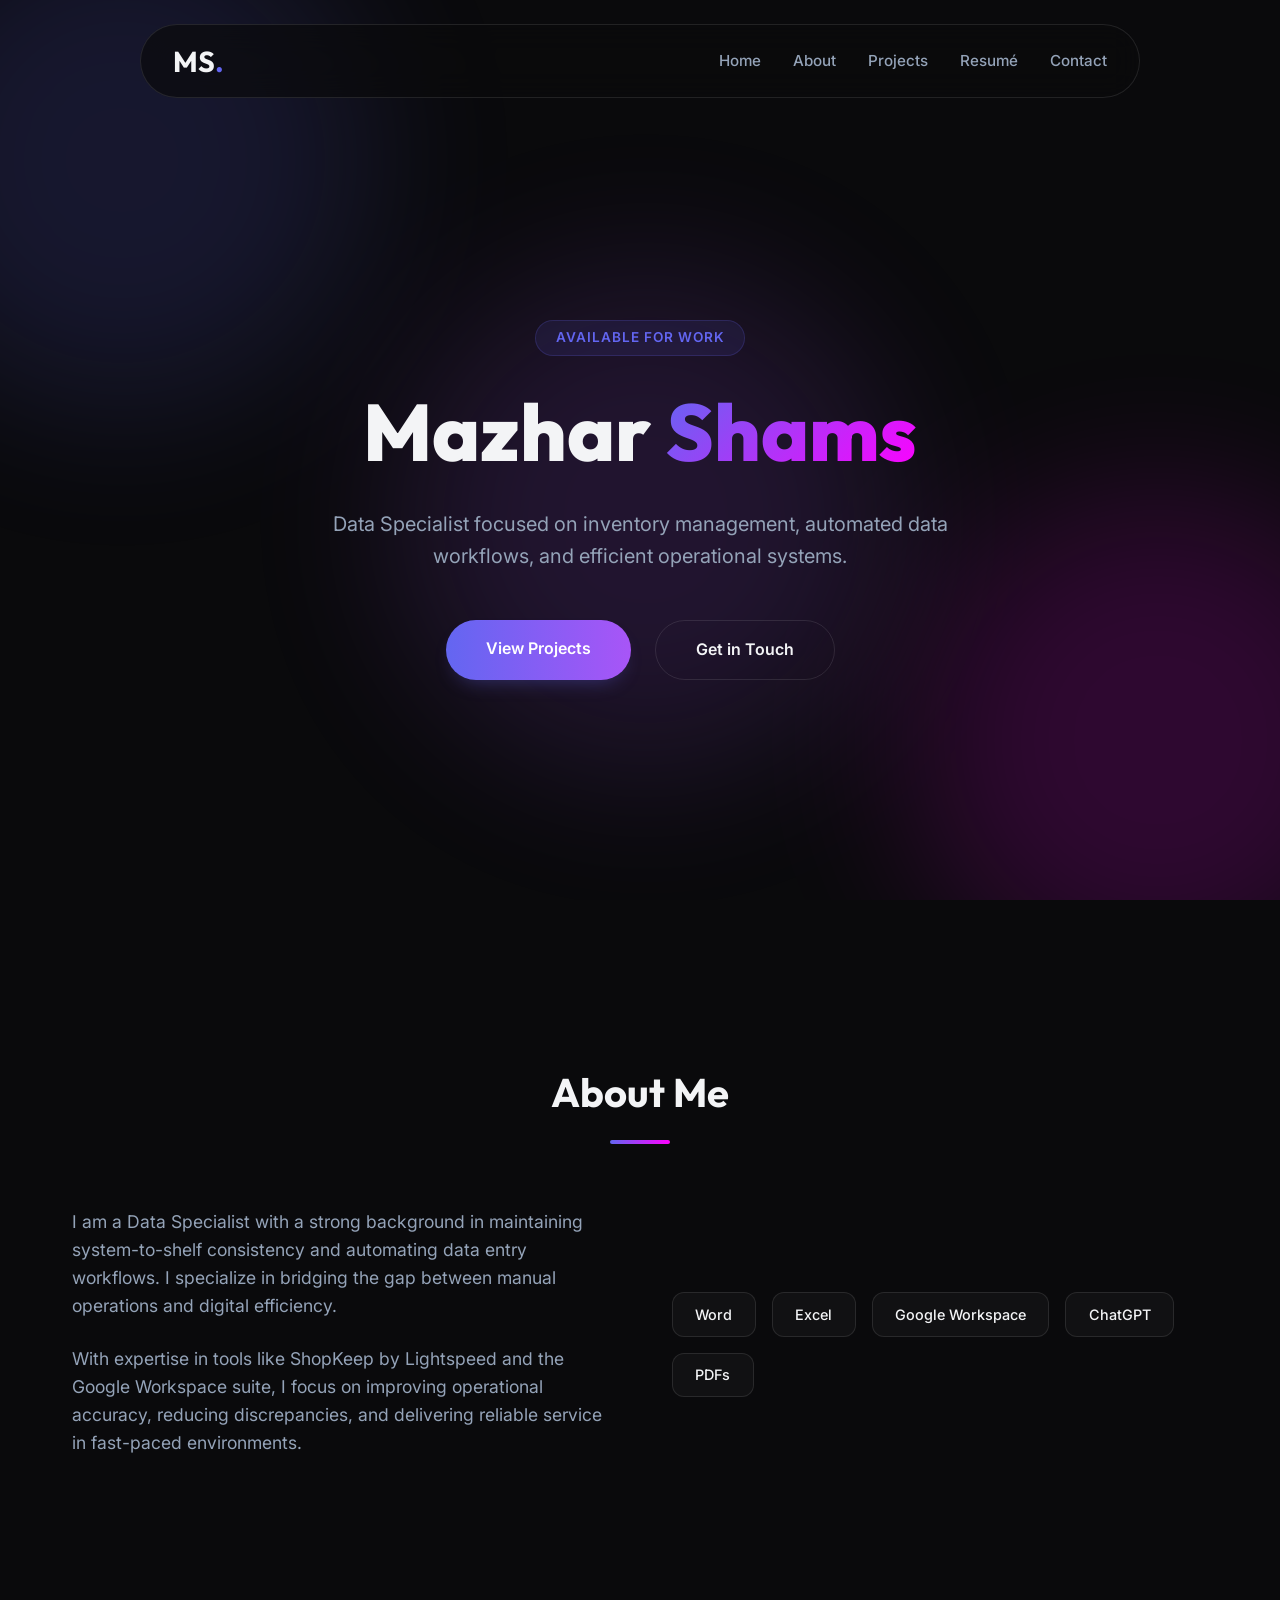
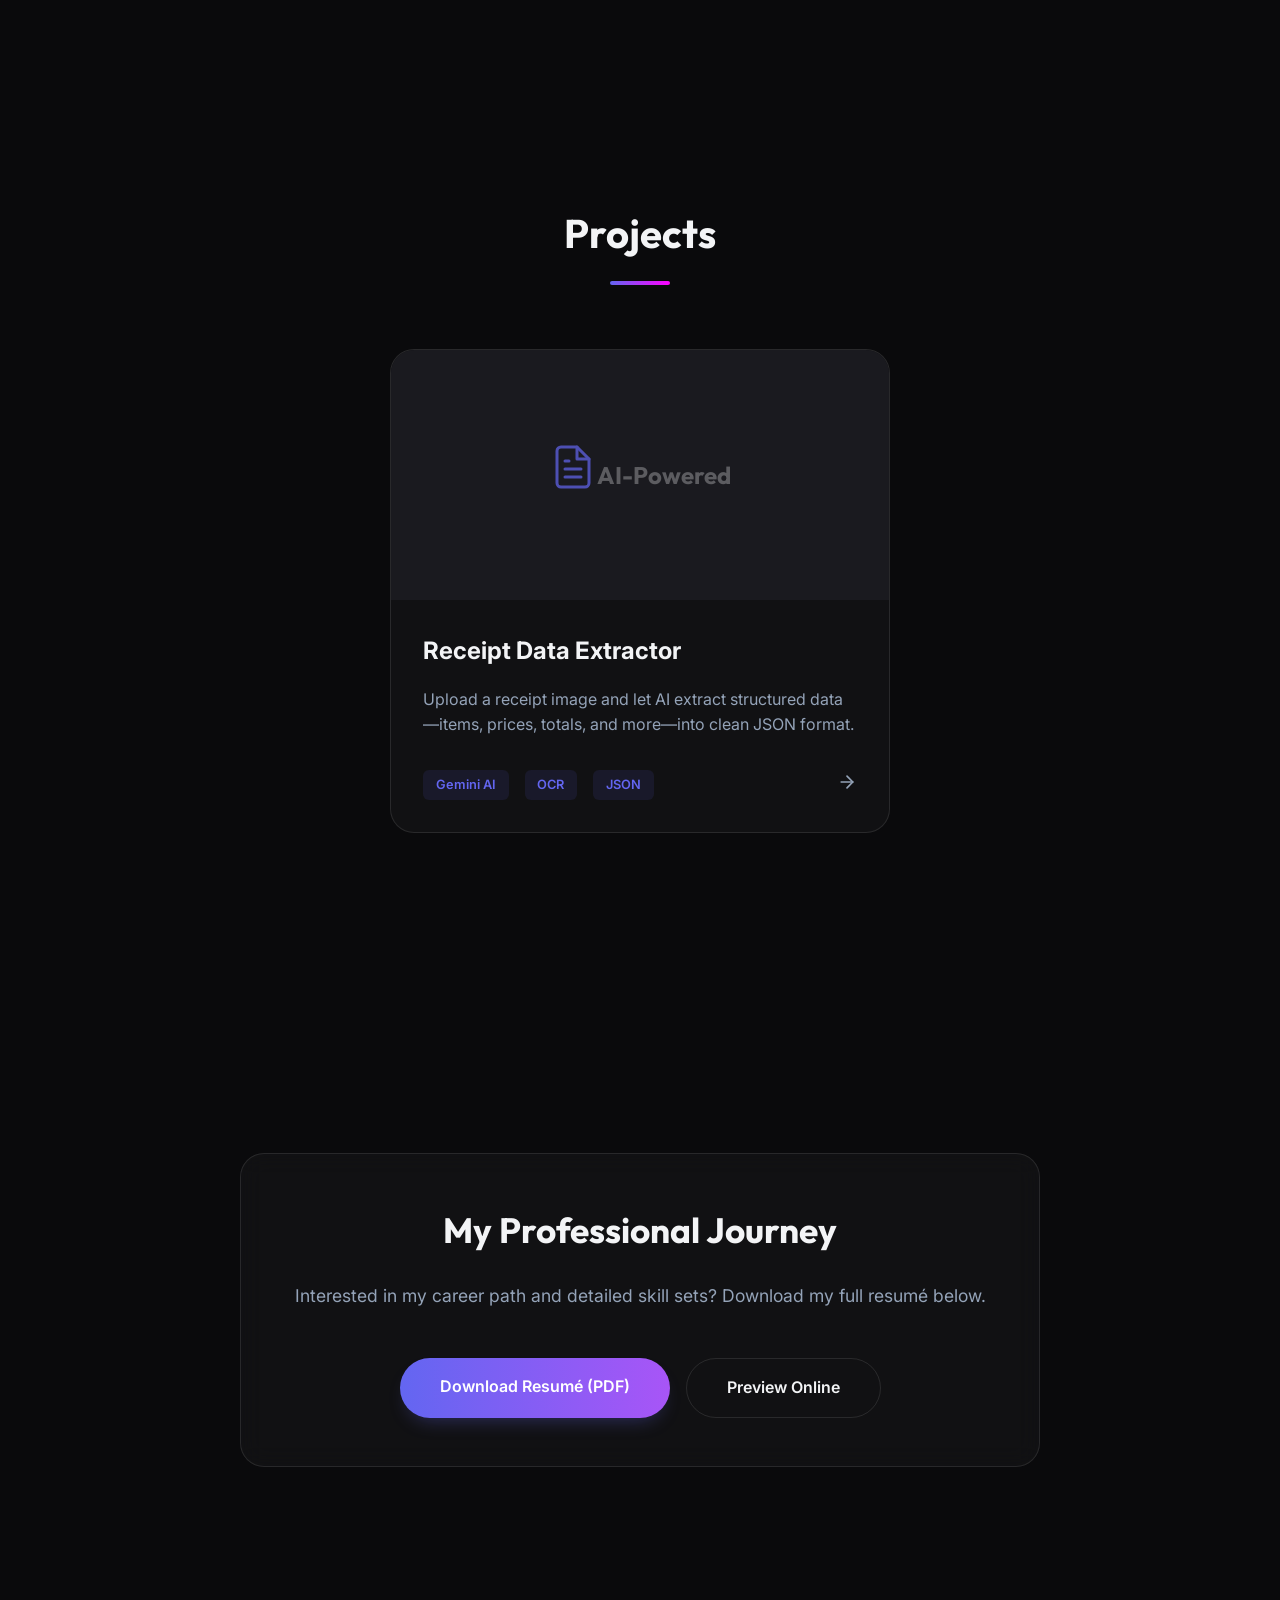
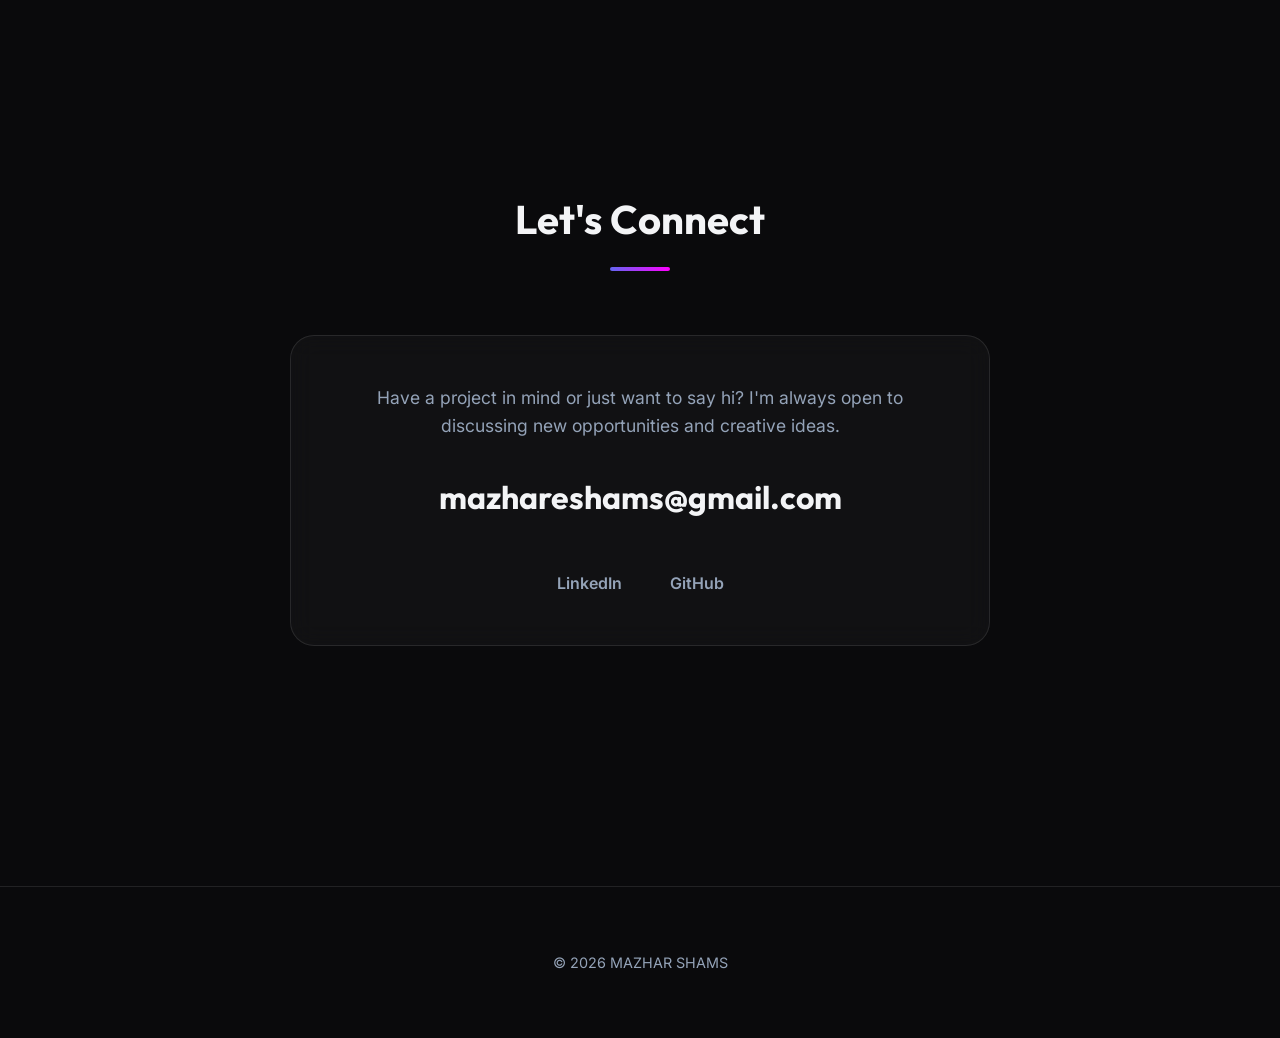
==== index.html @ 901c6511 "Add GitHub link to the contact section" ====
<!DOCTYPE html>
<html lang="en">
<head>
    <meta charset="UTF-8">
    <meta name="viewport" content="width=device-width, initial-scale=1.0">
    <title>Mazhar Shams | Data Specialist</title>
    <meta name="description" content="Portfolio of Mazhar Shams - Data Specialist and Inventory Management expert specializing in operational efficiency and data accuracy.">
    <link rel="preconnect" href="https://fonts.googleapis.com">
    <link rel="preconnect" href="https://fonts.gstatic.com" crossorigin>
    <link href="https://fonts.googleapis.com/css2?family=Outfit:wght@300;400;600;700&family=Inter:wght@300;400;500;600&display=swap" rel="stylesheet">
    <link rel="icon" type="image/png" href="favicon_curved.png">
    <link rel="stylesheet" href="style.css">
</head>
<body class="dark-mode">
    <div class="blob-container">
        <div class="blob blob-1"></div>
        <div class="blob blob-2"></div>
        <div class="blob blob-3"></div>
    </div>

    <header id="header">
        <nav class="glass-nav">
            <div class="logo">MS<span>.</span></div>
            <ul class="nav-links">
                <li><a href="#hero">Home</a></li>
                <li><a href="#about">About</a></li>
                <li><a href="#projects">Projects</a></li>
                <li><a href="#resume">Resumé</a></li>
                <li><a href="#contact">Contact</a></li>
            </ul>
        </nav>
    </header>

    <main>
        <!-- Hero Section -->
        <section id="hero" class="hero">
            <div class="hero-content">
                <span class="badge">Available for Work</span>
                <h1>Mazhar <span class="gradient-text">Shams</span></h1>
                <p class="hero-subtitle">Data Specialist focused on inventory management, automated data workflows, and efficient operational systems.</p>
                <div class="hero-btns">
                    <a href="#projects" class="btn btn-primary">View Projects</a>
                    <a href="#contact" class="btn btn-secondary">Get in Touch</a>
                </div>
            </div>
        </section>

        <!-- About Section -->
        <section id="about" class="about reveal">
            <div class="container">
                <div class="section-title">
                    <h2>About Me</h2>
                    <div class="underline"></div>
                </div>
                <div class="about-grid">
                    <div class="about-text">
                        <p>I am a Data Specialist with a strong background in maintaining system-to-shelf consistency and automating data entry workflows. I specialize in bridging the gap between manual operations and digital efficiency.</p>
                        <p>With expertise in tools like ShopKeep by Lightspeed and the Google Workspace suite, I focus on improving operational accuracy, reducing discrepancies, and delivering reliable service in fast-paced environments.</p>
                    </div>
                    <div class="about-skills">
                        <div class="skill-tag">Word</div>
                        <div class="skill-tag">Excel</div>
                        <div class="skill-tag">Google Workspace</div>
                        <div class="skill-tag">ChatGPT</div>
                        <div class="skill-tag">PDFs</div>
                    </div>
                </div>
            </div>
        </section>

        <!-- Projects Section -->
        <section id="projects" class="projects reveal">
            <div class="container">
                <div class="section-title">
                    <h2>Projects</h2>
                    <div class="underline"></div>
                </div>
                <div class="projects-grid projects-grid-single">
                    <a href="/receipt-extractor" class="project-card project-card-link" id="receipt-extractor-card">
                        <div class="project-img-placeholder">
                            <div class="project-icon">
                                <svg width="48" height="48" viewBox="0 0 24 24" fill="none" stroke="currentColor" stroke-width="1.5" stroke-linecap="round" stroke-linejoin="round">
                                    <path d="M14 2H6a2 2 0 0 0-2 2v16a2 2 0 0 0 2 2h12a2 2 0 0 0 2-2V8z"/>
                                    <polyline points="14 2 14 8 20 8"/>
                                    <line x1="16" y1="13" x2="8" y2="13"/>
                                    <line x1="16" y1="17" x2="8" y2="17"/>
                                    <polyline points="10 9 9 9 8 9"/>
                                </svg>
                            </div>
                            <span class="project-label">AI-Powered</span>
                        </div>
                        <div class="project-info">
                            <h3>Receipt Data Extractor</h3>
                            <p>Upload a receipt image and let AI extract structured data—items, prices, totals, and more—into clean JSON format.</p>
                            <div class="project-tech">
                                <span>Gemini AI</span>
                                <span>OCR</span>
                                <span>JSON</span>
                            </div>
                        </div>
                        <div class="project-arrow">
                            <svg width="20" height="20" viewBox="0 0 24 24" fill="none" stroke="currentColor" stroke-width="2" stroke-linecap="round" stroke-linejoin="round">
                                <line x1="5" y1="12" x2="19" y2="12"/>
                                <polyline points="12 5 19 12 12 19"/>
                            </svg>
                        </div>
                    </a>
                </div>
            </div>
        </section>

        <!-- Resume Section -->
        <section id="resume" class="resume-section reveal">
            <div class="container">
                <div class="glass-card resume-card">
                    <div class="resume-content">
                        <h2>My Professional Journey</h2>
                        <p>Interested in my career path and detailed skill sets? Download my full resumé below.</p>
                        <div class="resume-btns">
                            <a href="Mazhar_Shams_Resume.pdf" class="btn btn-primary" download>Download Resumé (PDF)</a>
                            <a href="Mazhar_Shams_Resume.pdf" target="_blank" class="btn btn-secondary">Preview Online</a>
                        </div>
                    </div>
                </div>
            </div>
        </section>

        <!-- Contact Section -->
        <section id="contact" class="contact reveal">
            <div class="container">
                <div class="section-title">
                    <h2>Let's Connect</h2>
                    <div class="underline"></div>
                </div>
                <div class="contact-card glass-card">
                    <p>Have a project in mind or just want to say hi? I'm always open to discussing new opportunities and creative ideas.</p>
                    <a href="mailto:mazhareshams@gmail.com" class="contact-email">mazhareshams@gmail.com</a>
                    <div class="social-links">
                        <a href="https://linkedin.com/in/mazharshams" target="_blank">LinkedIn</a>
                        <a href="https://github.com/mazharshams/" target="_blank">GitHub</a>
                    </div>
                </div>
            </div>
        </section>
    </main>

    <footer>
        <p>&copy; 2026 MAZHAR SHAMS</p>
    </footer>

    <script src="script.js"></script>
</body>
</html>
---- style.css ----
:root {
    --bg-dark: #0a0a0c;
    --accent-primary: #6366f1;
    --accent-secondary: #ff00ff;
    --accent-tertiary: #a855f7;
    --accent-neon: #00e5ff;
    --text-primary: #f3f4f6;
    --text-muted: #94a3b8;
    --glass-bg: rgba(255, 255, 255, 0.03);
    --glass-border: rgba(255, 255, 255, 0.1);
    --transition-base: all 0.4s cubic-bezier(0.4, 0, 0.2, 1);
    --font-heading: 'Outfit', sans-serif;
    --font-body: 'Inter', sans-serif;
}

* {
    margin: 0;
    padding: 0;
    box-sizing: border-box;
}

html {
    scroll-behavior: smooth;
    font-size: 16px;
}

body {
    background-color: var(--bg-dark);
    color: var(--text-primary);
    font-family: var(--font-body);
    line-height: 1.6;
    overflow-x: hidden;
}

/* --- BLOBS --- */

.blob-container {
    position: fixed;
    top: 0;
    left: 0;
    width: 100vw;
    height: 100vh;
    z-index: -1;
    overflow: hidden;
}

.blob {
    position: absolute;
    width: 500px;
    height: 500px;
    border-radius: 50%;
    filter: blur(80px);
    opacity: 0.15;
    animation: move-blobs 25s infinite alternate ease-in-out;
}

.blob-1 {
    background: var(--accent-primary);
    top: -10%;
    left: -10%;
}

.blob-2 {
    background: var(--accent-secondary);
    bottom: -10%;
    right: -10%;
    animation-delay: -5s;
}

.blob-3 {
    background: var(--accent-tertiary);
    top: 30%;
    right: 30%;
    animation-delay: -10s;
}

@keyframes move-blobs {
    0% { transform: translate(0, 0) scale(1.1); }
    33% { transform: translate(100px, 100px) scale(1.2); }
    66% { transform: translate(-100px, 50px) scale(0.9); }
    100% { transform: translate(50px, -100px) scale(1.1); }
}

/* --- UTILITIES --- */

.container {
    max-width: 1200px;
    margin: 0 auto;
    padding: 0 2rem;
}

.gradient-text {
    background: linear-gradient(135deg, var(--accent-primary), var(--accent-secondary));
    -webkit-background-clip: text;
    background-clip: text;
    color: transparent;
    display: inline-block;
}

.section-title {
    text-align: center;
    margin-bottom: 4rem;
}

.section-title h2 {
    font-family: var(--font-heading);
    font-size: 2.5rem;
    font-weight: 700;
}

.underline {
    width: 60px;
    height: 4px;
    background: linear-gradient(90deg, var(--accent-primary), var(--accent-secondary));
    margin: 1rem auto;
    border-radius: 2px;
}

.glass-card {
    background: var(--glass-bg);
    border: 1px solid var(--glass-border);
    backdrop-filter: blur(12px);
    border-radius: 24px;
    padding: 3rem;
}

.reveal {
    opacity: 0;
    transform: translateY(30px);
    transition: all 0.8s ease-out;
}

.reveal.active {
    opacity: 1;
    transform: translateY(0);
}

/* --- HEADER / NAV --- */

header {
    position: fixed;
    top: 0;
    width: 100%;
    z-index: 1000;
    padding: 1.5rem 0;
}

.glass-nav {
    max-width: 1000px;
    margin: 0 auto;
    background: rgba(10, 10, 12, 0.7);
    backdrop-filter: blur(15px);
    border: 1px solid var(--glass-border);
    border-radius: 50px;
    padding: 0.8rem 2rem;
    display: flex;
    justify-content: space-between;
    align-items: center;
    transition: var(--transition-base);
}

.logo {
    font-family: var(--font-heading);
    font-size: 1.8rem;
    font-weight: 700;
    color: var(--text-primary);
}

.logo span {
    color: var(--accent-primary);
}

.nav-links {
    list-style: none;
    display: flex;
    gap: 2rem;
}

.nav-links a {
    text-decoration: none;
    color: var(--text-muted);
    font-weight: 500;
    font-size: 0.95rem;
    transition: var(--transition-base);
}

.nav-links a:hover {
    color: var(--accent-primary);
}

/* --- HERO --- */

.hero {
    min-height: 100vh;
    display: flex;
    align-items: center;
    justify-content: center;
    padding-top: 100px;
}

.hero-content {
    text-align: center;
    max-width: 900px;
    padding: 0 2rem;
}

.badge {
    display: inline-block;
    padding: 0.4rem 1.2rem;
    background: rgba(99, 102, 241, 0.1);
    border: 1px solid rgba(99, 102, 241, 0.2);
    border-radius: 50px;
    color: var(--accent-primary);
    font-size: 0.85rem;
    font-weight: 600;
    margin-bottom: 2rem;
    text-transform: uppercase;
    letter-spacing: 1px;
}

.hero h1 {
    font-family: var(--font-heading);
    font-size: clamp(2.5rem, 8vw, 5rem);
    line-height: 1.1;
    margin-bottom: 2rem;
    font-weight: 800;
}

.hero-subtitle {
    font-size: 1.25rem;
    color: var(--text-muted);
    margin-bottom: 3rem;
    max-width: 700px;
    margin-inline: auto;
}

.hero-btns {
    display: flex;
    gap: 1.5rem;
    justify-content: center;
}

.btn {
    padding: 1rem 2.5rem;
    border-radius: 50px;
    text-decoration: none;
    font-weight: 600;
    font-size: 1rem;
    transition: var(--transition-base);
    cursor: pointer;
}

.btn-primary {
    background: linear-gradient(90deg, var(--accent-primary), var(--accent-tertiary));
    color: white;
    box-shadow: 0 10px 20px -10px rgba(99, 102, 241, 0.4);
}

.btn-primary:hover {
    transform: translateY(-3px);
    box-shadow: 0 15px 25px -10px rgba(99, 102, 241, 0.6);
}

.btn-secondary {
    background: transparent;
    border: 1px solid var(--glass-border);
    color: var(--text-primary);
}

.btn-secondary:hover {
    background: var(--glass-bg);
}

/* --- ABOUT --- */

.about {
    padding: 10rem 0;
}

.about-grid {
    display: grid;
    grid-template-columns: 1fr 1fr;
    gap: 4rem;
    align-items: center;
}

.about-text p {
    font-size: 1.1rem;
    color: var(--text-muted);
    margin-bottom: 1.5rem;
}

.about-skills {
    display: flex;
    flex-wrap: wrap;
    gap: 1rem;
}

.skill-tag {
    background: var(--glass-bg);
    border: 1px solid var(--glass-border);
    padding: 0.6rem 1.4rem;
    border-radius: 12px;
    font-size: 0.9rem;
    font-weight: 500;
    transition: var(--transition-base);
}

.skill-tag:hover {
    border-color: var(--accent-primary);
    transform: translateY(-2px);
    background: rgba(99, 102, 241, 0.05);
}

/* --- PROJECTS --- */

.projects {
    padding: 10rem 0;
}

.projects-grid {
    display: grid;
    grid-template-columns: repeat(auto-fit, minmax(350px, 1fr));
    gap: 3rem;
}

.project-card {
    background: var(--glass-bg);
    border: 1px solid var(--glass-border);
    border-radius: 24px;
    overflow: hidden;
    transition: var(--transition-base);
}

.project-card:hover {
    transform: translateY(-10px);
    border-color: var(--accent-primary);
}

.project-img-placeholder {
    height: 250px;
    background: #1a1a1f;
    display: flex;
    align-items: center;
    justify-content: center;
    position: relative;
    overflow: hidden;
}

.project-label {
    font-family: var(--font-heading);
    font-weight: 700;
    font-size: 1.5rem;
    opacity: 0.3;
}

.project-info {
    padding: 2rem;
}

.project-info h3 {
    font-size: 1.5rem;
    margin-bottom: 1rem;
}

.project-info p {
    color: var(--text-muted);
    margin-bottom: 2rem;
}

.project-tech {
    display: flex;
    gap: 1rem;
}

.project-tech span {
    font-size: 0.8rem;
    color: var(--accent-primary);
    background: rgba(99, 102, 241, 0.1);
    padding: 0.3rem 0.8rem;
    border-radius: 6px;
    font-weight: 600;
}

.projects-grid-single {
    max-width: 500px;
    margin: 0 auto;
}

.project-card-link {
    text-decoration: none;
    color: inherit;
    display: block;
    position: relative;
    cursor: pointer;
}

.project-icon {
    color: var(--accent-primary);
    margin-bottom: 0.5rem;
    opacity: 0.7;
}

.project-arrow {
    position: absolute;
    bottom: 2rem;
    right: 2rem;
    color: var(--text-muted);
    transition: var(--transition-base);
}

.project-card-link:hover .project-arrow {
    color: var(--accent-primary);
    transform: translateX(5px);
}

/* --- RESUME --- */

.resume-section {
    padding: 10rem 0;
}

.resume-card {
    text-align: center;
    max-width: 800px;
    margin: 0 auto;
}

.resume-card h2 {
    font-family: var(--font-heading);
    font-size: 2.2rem;
    margin-bottom: 1.5rem;
}

.resume-card p {
    color: var(--text-muted);
    margin-bottom: 3rem;
    font-size: 1.1rem;
}

.resume-btns {
    display: flex;
    gap: 1rem;
    justify-content: center;
}

/* --- CONTACT --- */

.contact {
    padding: 10rem 0 15rem 0;
}

.contact-card {
    text-align: center;
    max-width: 700px;
    margin: 0 auto;
}

.contact-card p {
    margin-bottom: 2rem;
    font-size: 1.1rem;
    color: var(--text-muted);
}

.contact-email {
    display: block;
    font-size: 2rem;
    font-family: var(--font-heading);
    font-weight: 700;
    color: var(--text-primary);
    text-decoration: none;
    margin-bottom: 3rem;
    transition: var(--transition-base);
}

.contact-email:hover {
    color: var(--accent-primary);
}

.social-links {
    display: flex;
    gap: 3rem;
    justify-content: center;
}

.social-links a {
    color: var(--text-muted);
    text-decoration: none;
    font-weight: 600;
    transition: var(--transition-base);
}

.social-links a:hover {
    color: var(--text-primary);
}

/* --- FOOTER --- */

footer {
    padding: 4rem 0;
    text-align: center;
    border-top: 1px solid var(--glass-border);
}

footer p {
    color: var(--text-muted);
    font-size: 0.9rem;
}

/* --- RESPONSIVE --- */

@media (max-width: 768px) {
    .nav-links {
        display: none;
    }
    
    .hero-btns {
        flex-direction: column;
    }
    
    .about-grid {
        grid-template-columns: 1fr;
    }
    
    .hero h1 {
        font-size: 3.5rem;
    }
    
    .projects-grid {
        grid-template-columns: 1fr;
    }
    
    .resume-btns {
        flex-direction: column;
    }
}
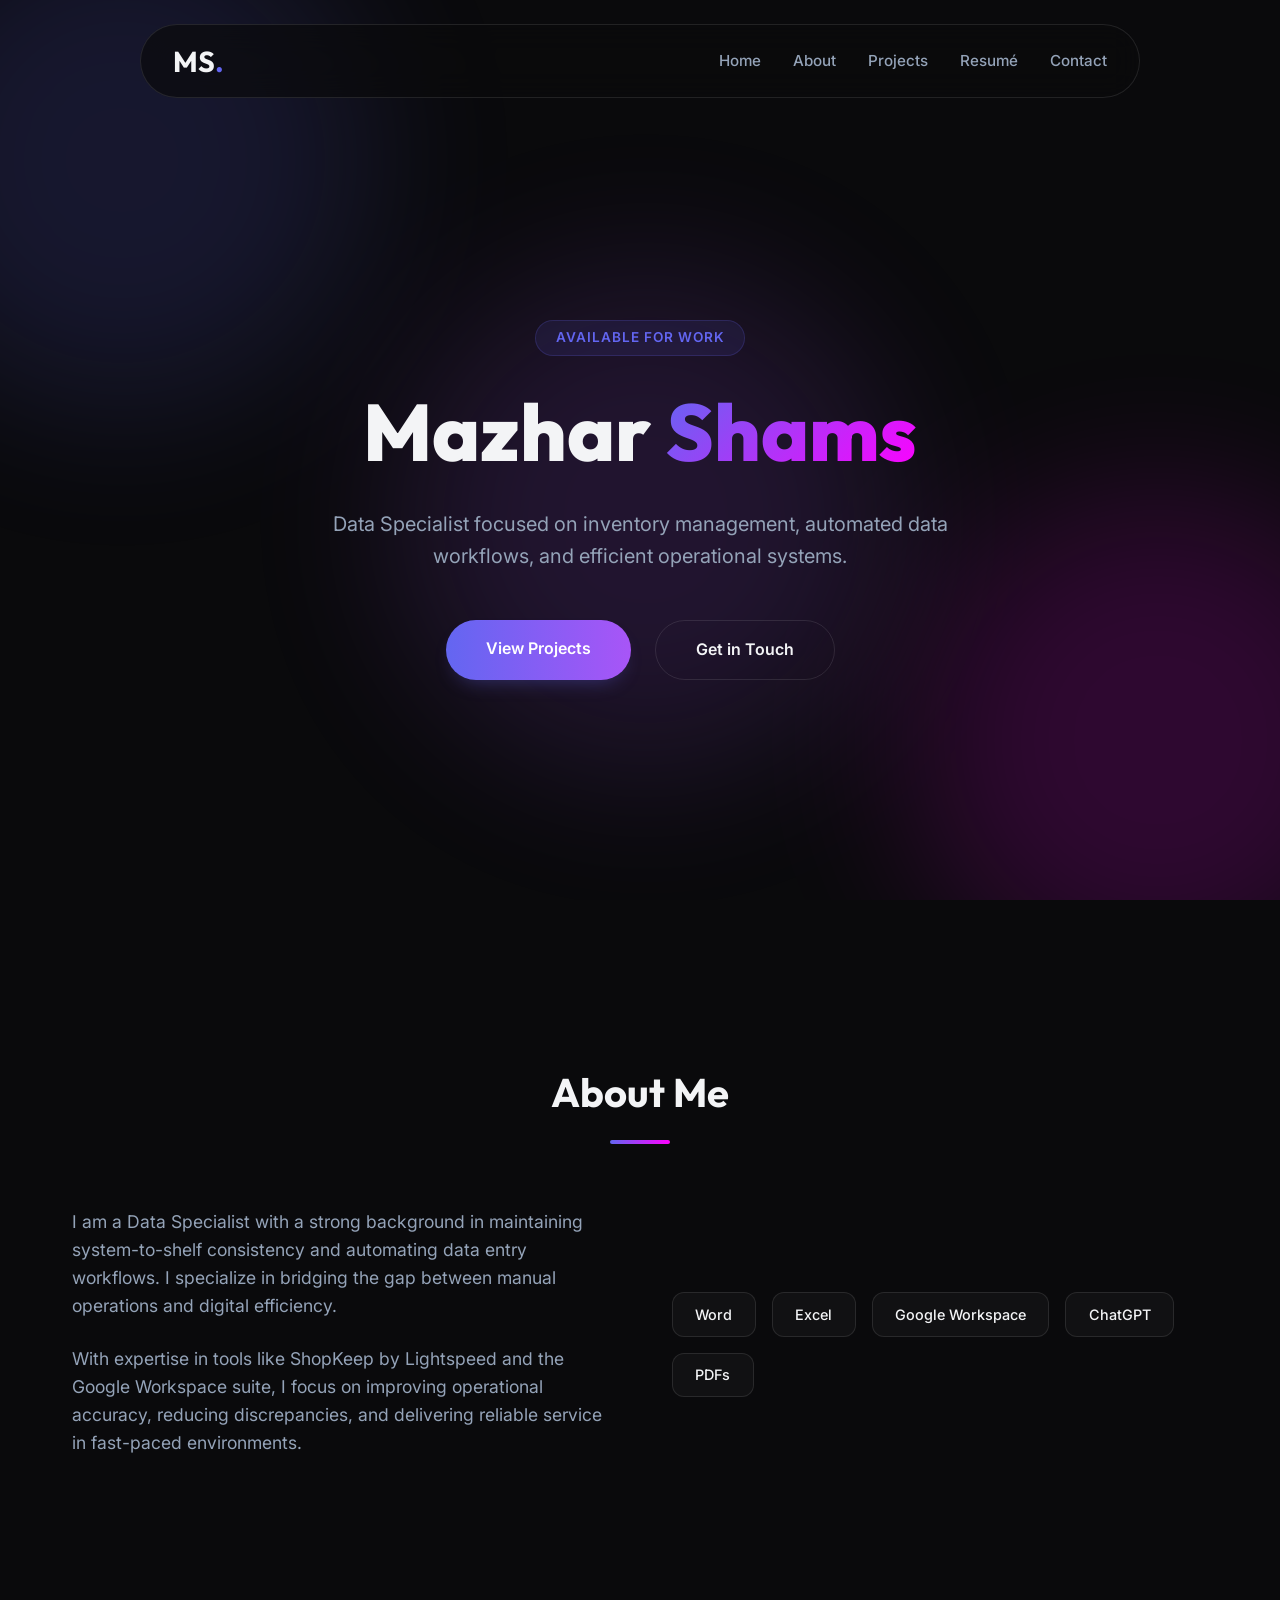
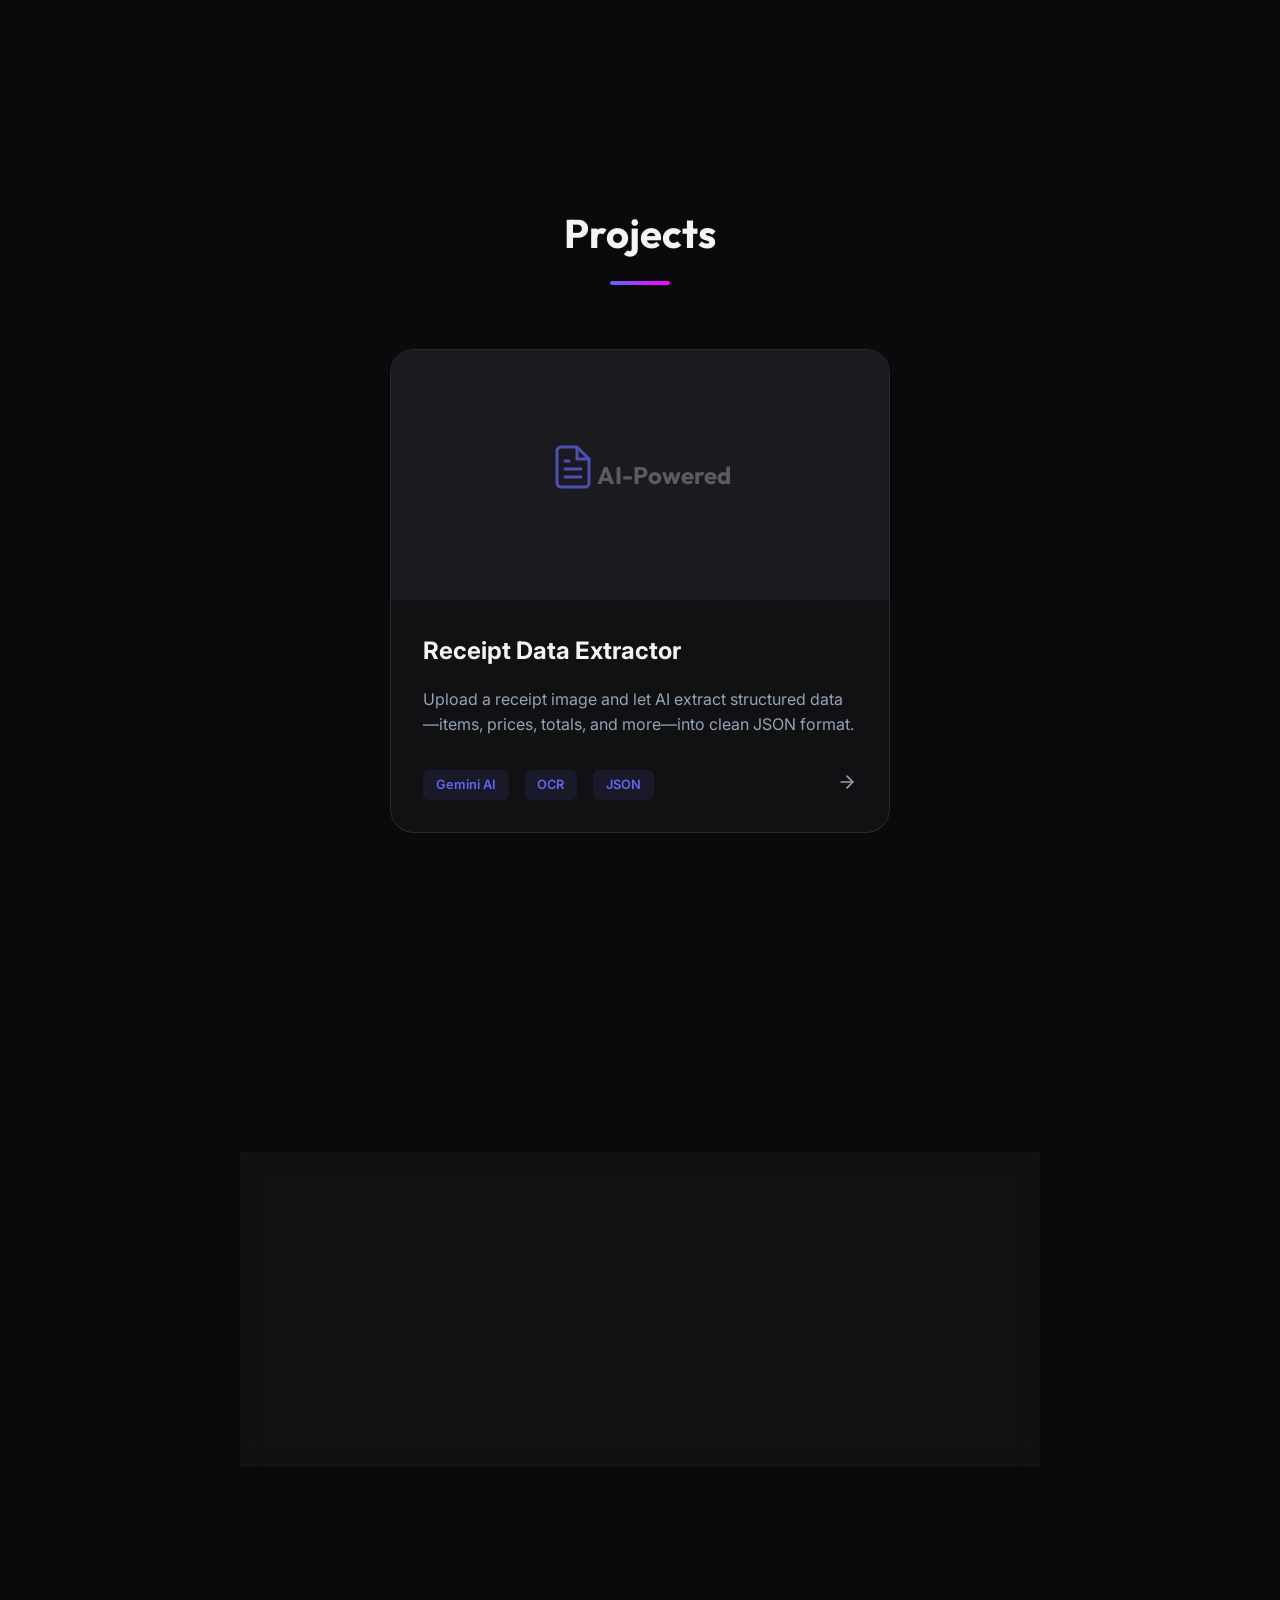
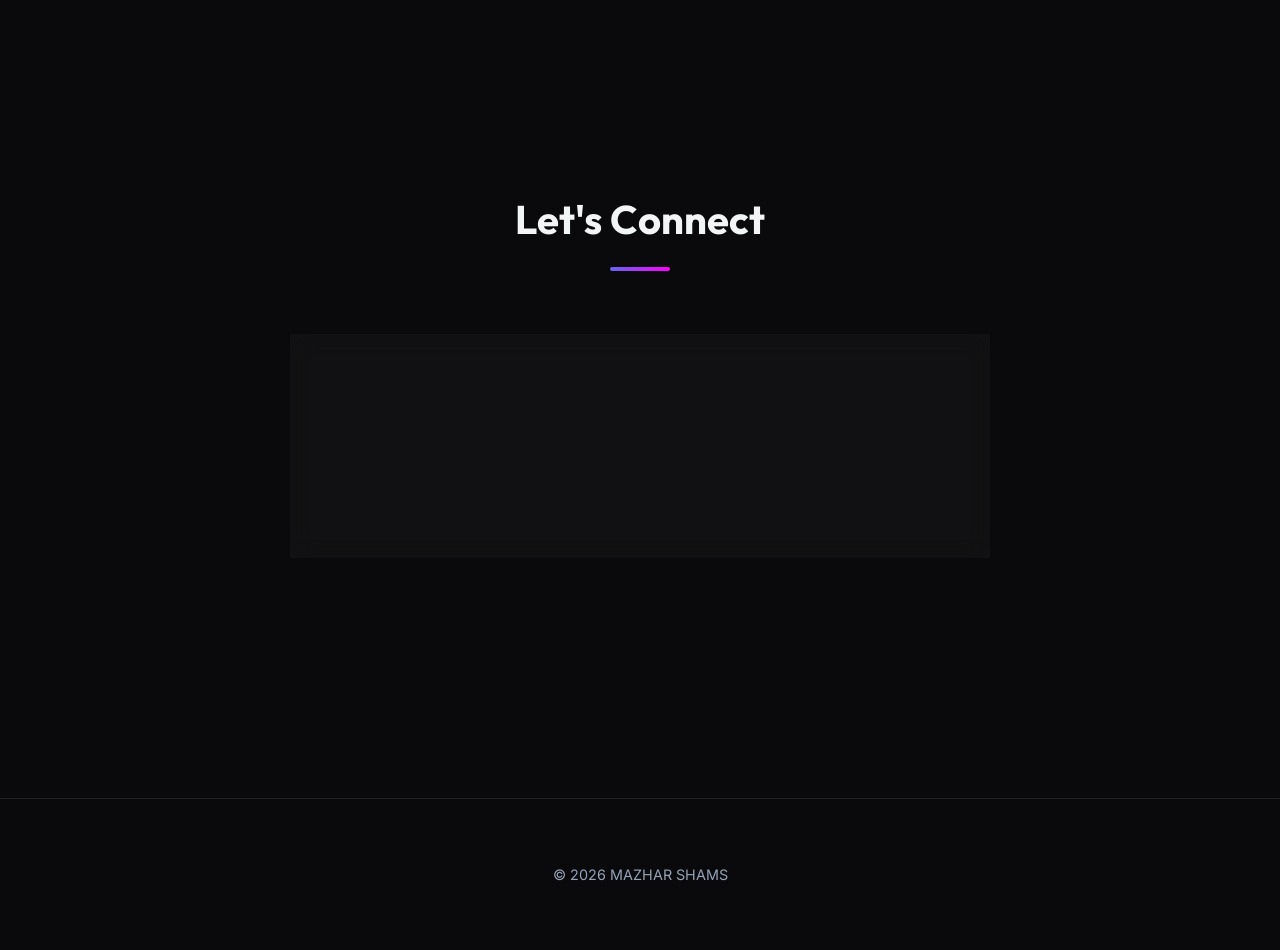
==== commit 2b8cee30: "Remove redundant text in Let's Connect section" ====
--- a/index.html
+++ b/index.html
@@ -133,7 +133,6 @@
                     <div class="underline"></div>
                 </div>
                 <div class="contact-card glass-card">
-                    <p>Have a project in mind or just want to say hi? I'm always open to discussing new opportunities and creative ideas.</p>
                     <a href="mailto:mazhareshams@gmail.com" class="contact-email">mazhareshams@gmail.com</a>
                     <div class="social-links">
                         <a href="https://linkedin.com/in/mazharshams" target="_blank">LinkedIn</a>
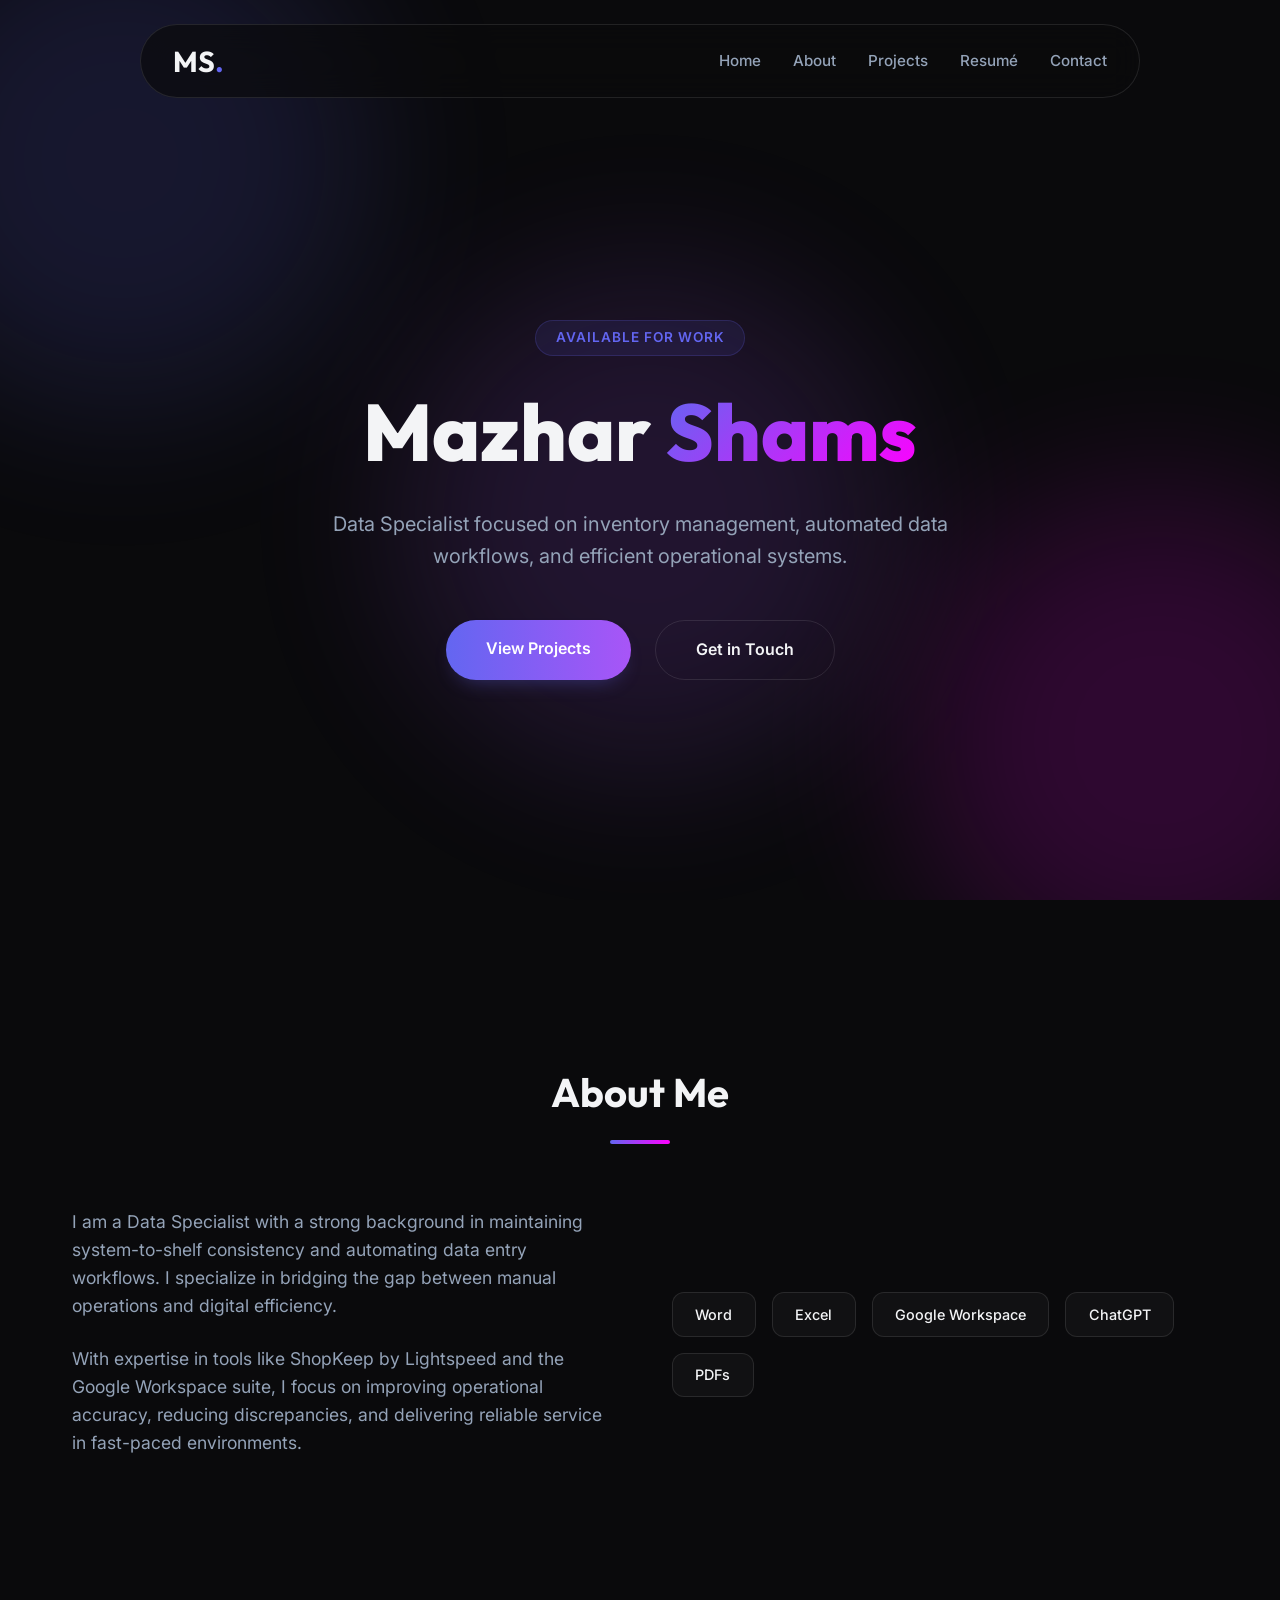
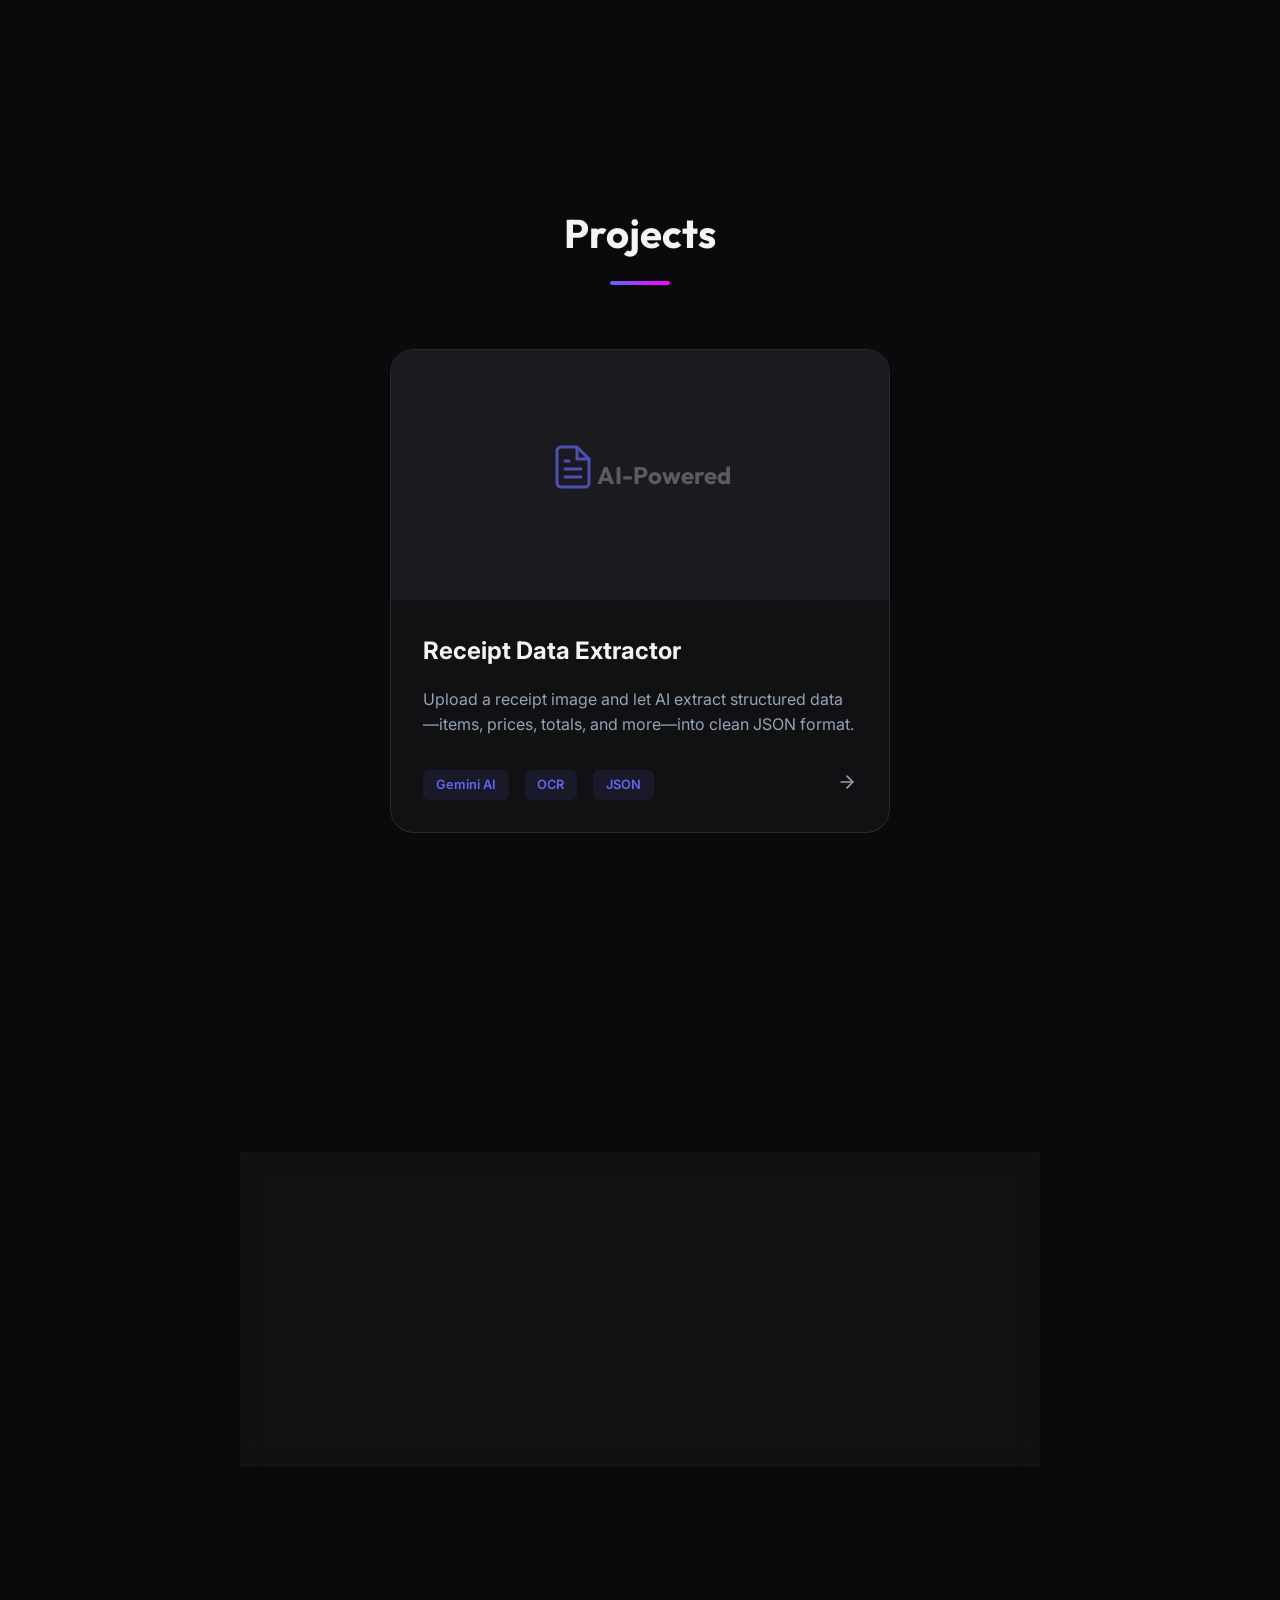
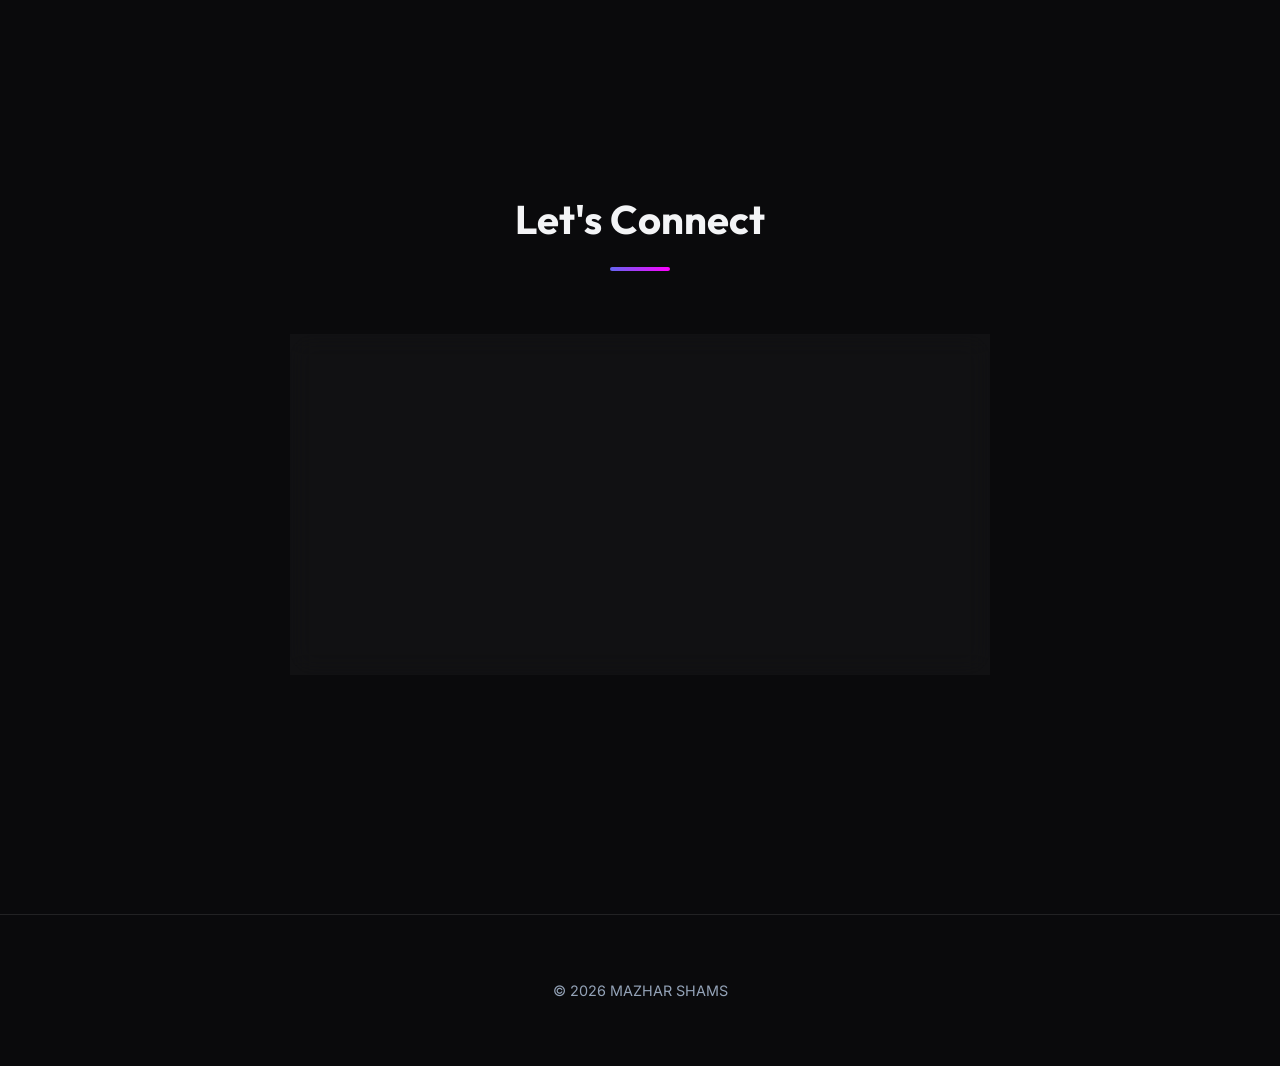
==== commit 43c2d4c3: "Add more engaging message in Let's Connect section" ====
--- a/index.html
+++ b/index.html
@@ -133,6 +133,7 @@
                     <div class="underline"></div>
                 </div>
                 <div class="contact-card glass-card">
+                    <p>Interested in streamlining your data workflows or discussing inventory optimization? I'm always open to new opportunities and creative collaborations.</p>
                     <a href="mailto:mazhareshams@gmail.com" class="contact-email">mazhareshams@gmail.com</a>
                     <div class="social-links">
                         <a href="https://linkedin.com/in/mazharshams" target="_blank">LinkedIn</a>
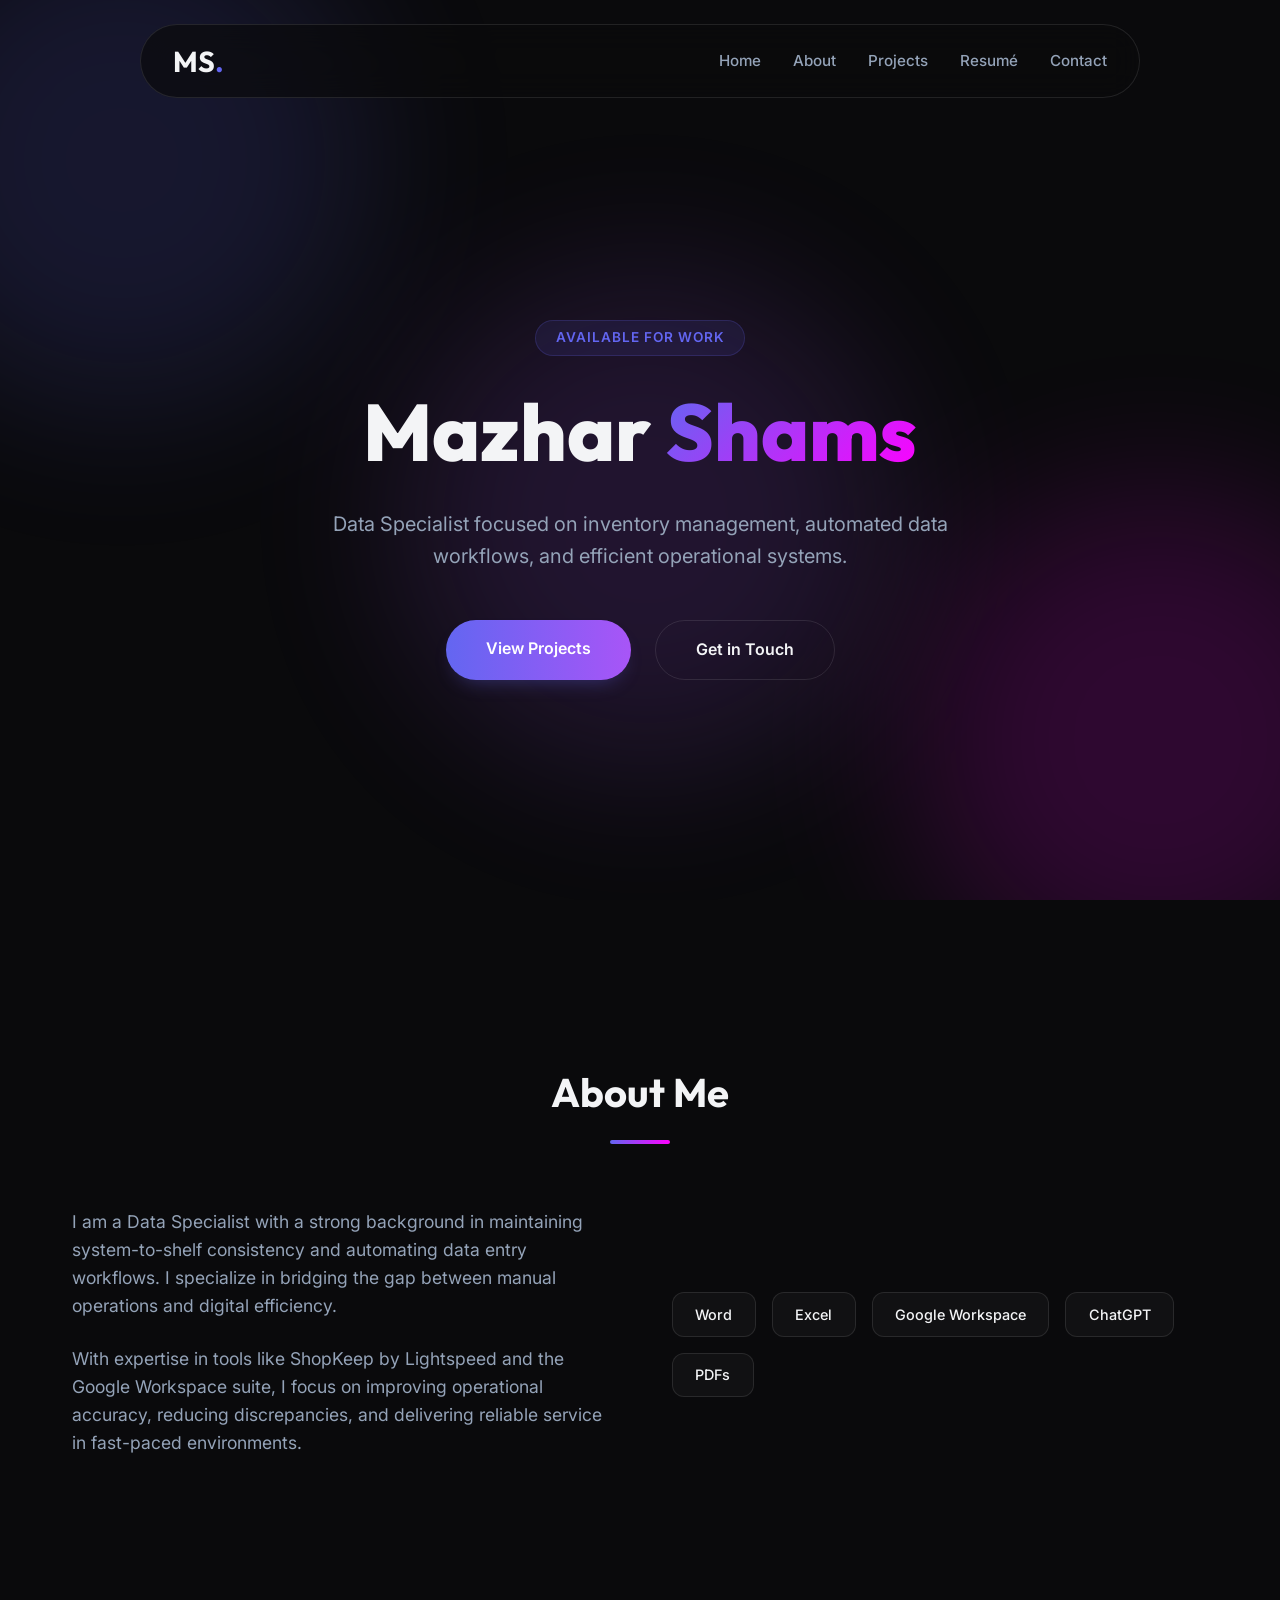
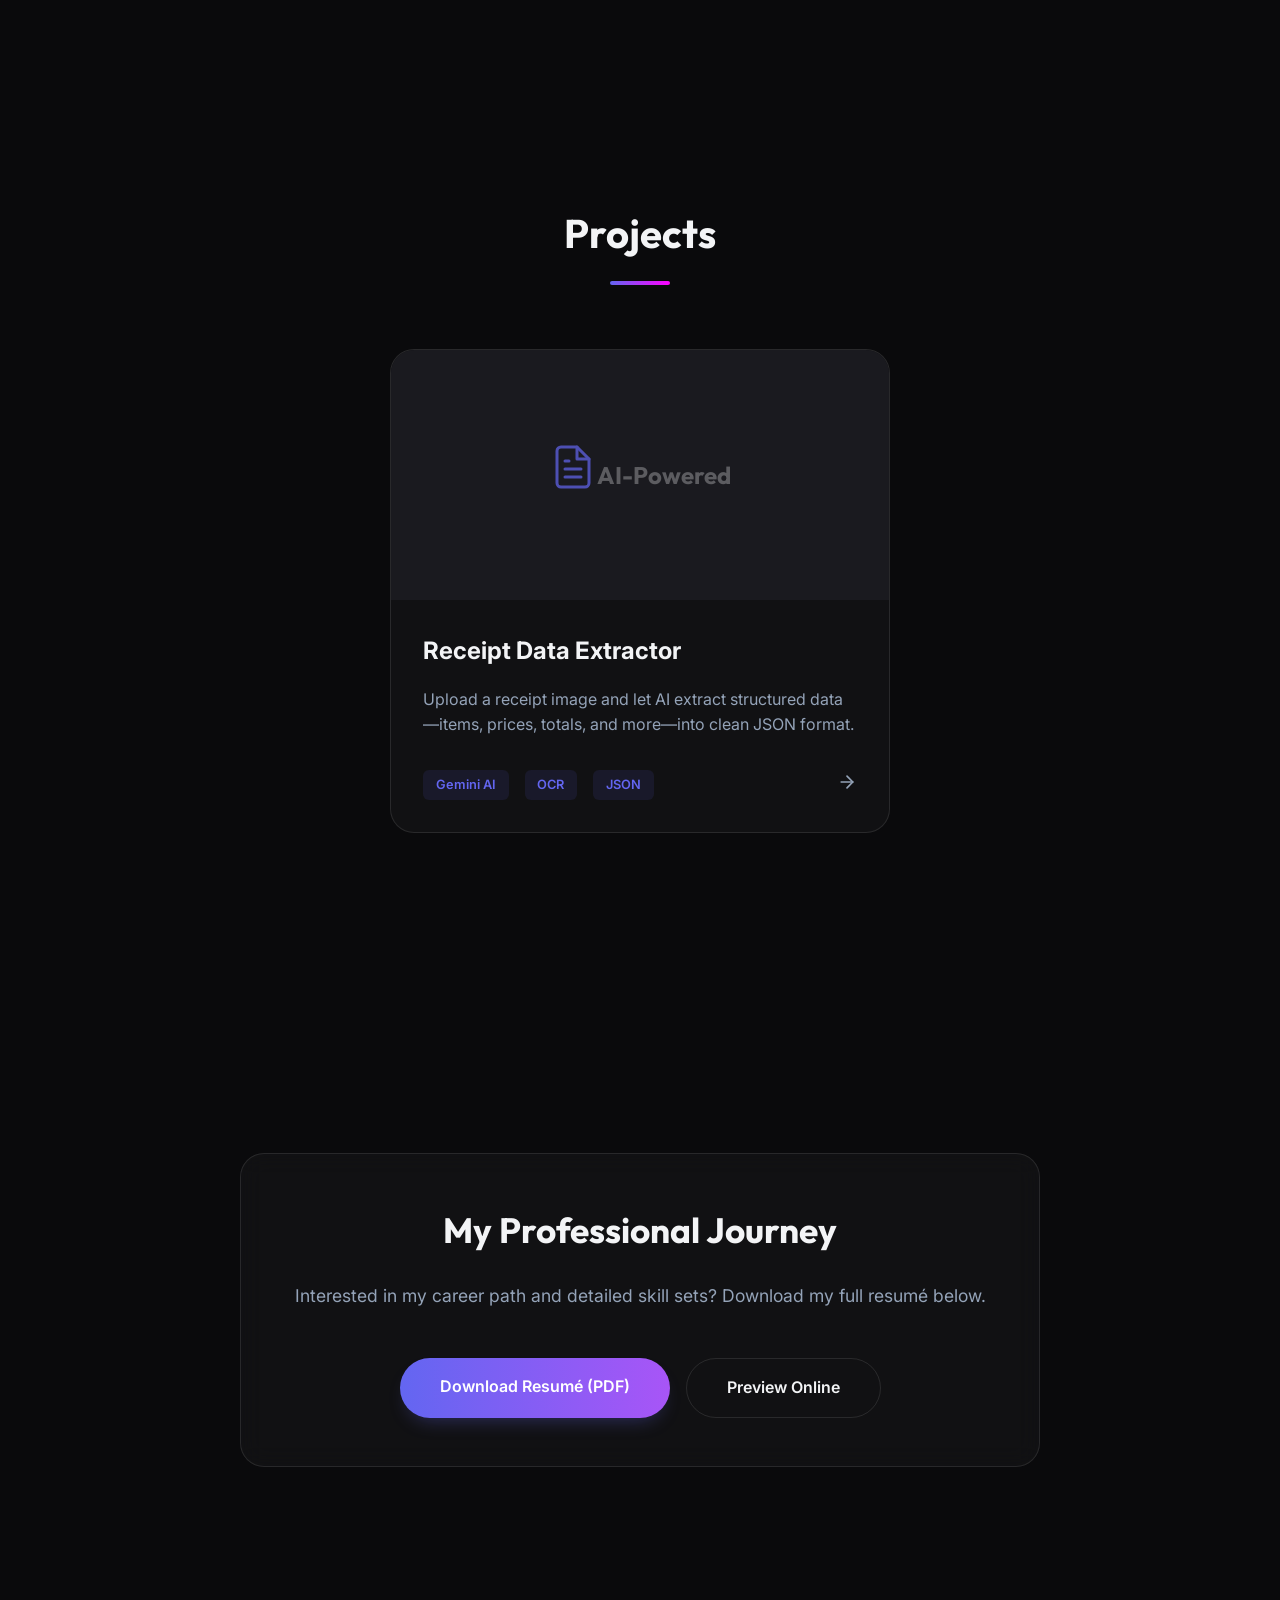
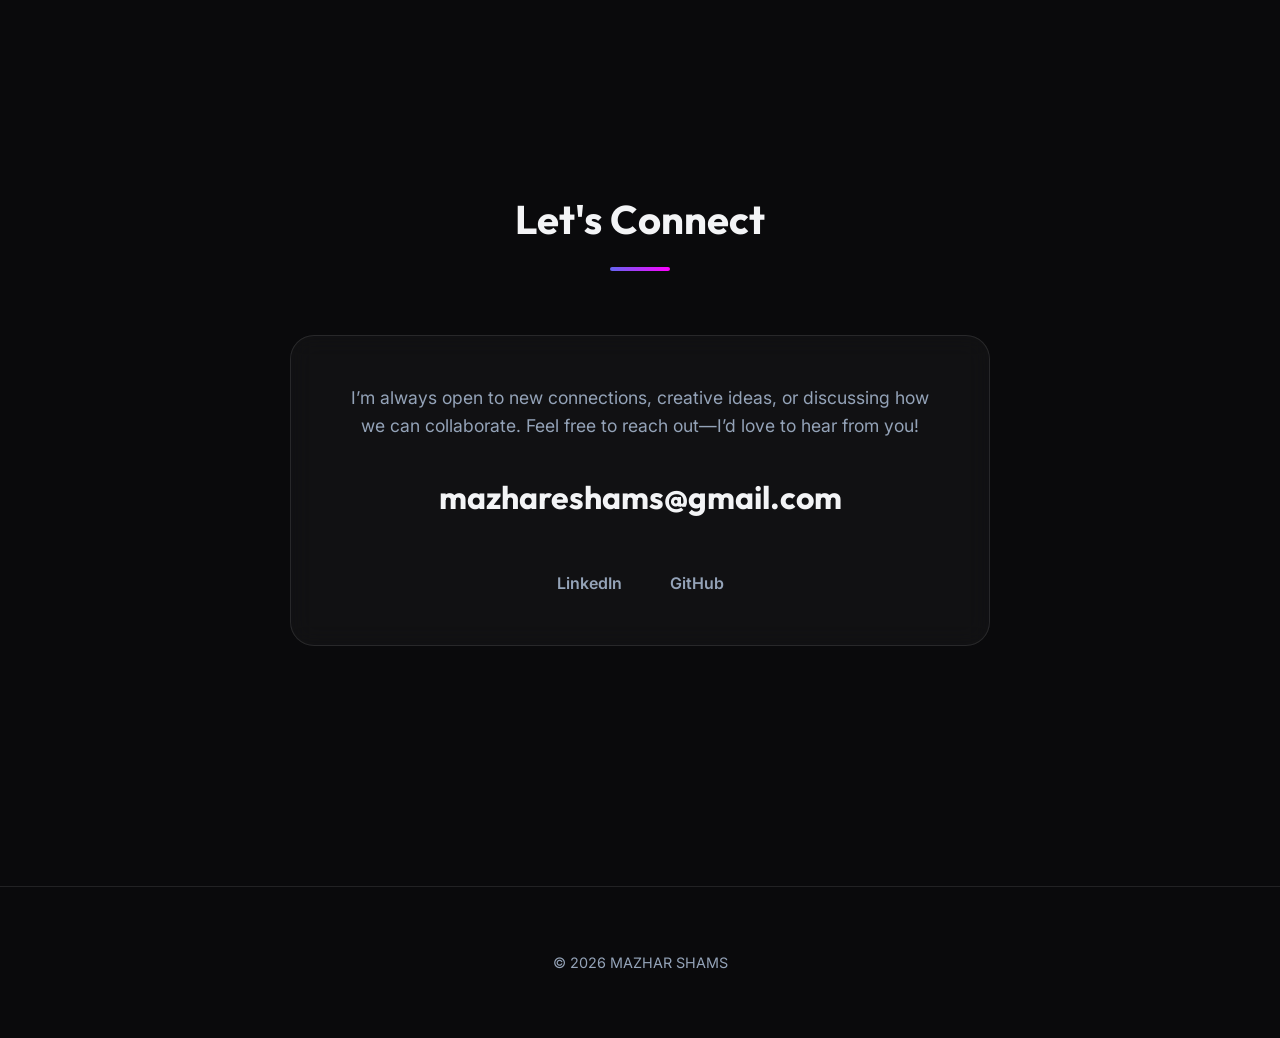
==== commit 17f6b5e8: "Refine contact message to focus more on connection" ====
--- a/index.html
+++ b/index.html
@@ -133,7 +133,7 @@
                     <div class="underline"></div>
                 </div>
                 <div class="contact-card glass-card">
-                    <p>Interested in streamlining your data workflows or discussing inventory optimization? I'm always open to new opportunities and creative collaborations.</p>
+                    <p>I’m always open to new connections, creative ideas, or discussing how we can collaborate. Feel free to reach out—I’d love to hear from you!</p>
                     <a href="mailto:mazhareshams@gmail.com" class="contact-email">mazhareshams@gmail.com</a>
                     <div class="social-links">
                         <a href="https://linkedin.com/in/mazharshams" target="_blank">LinkedIn</a>
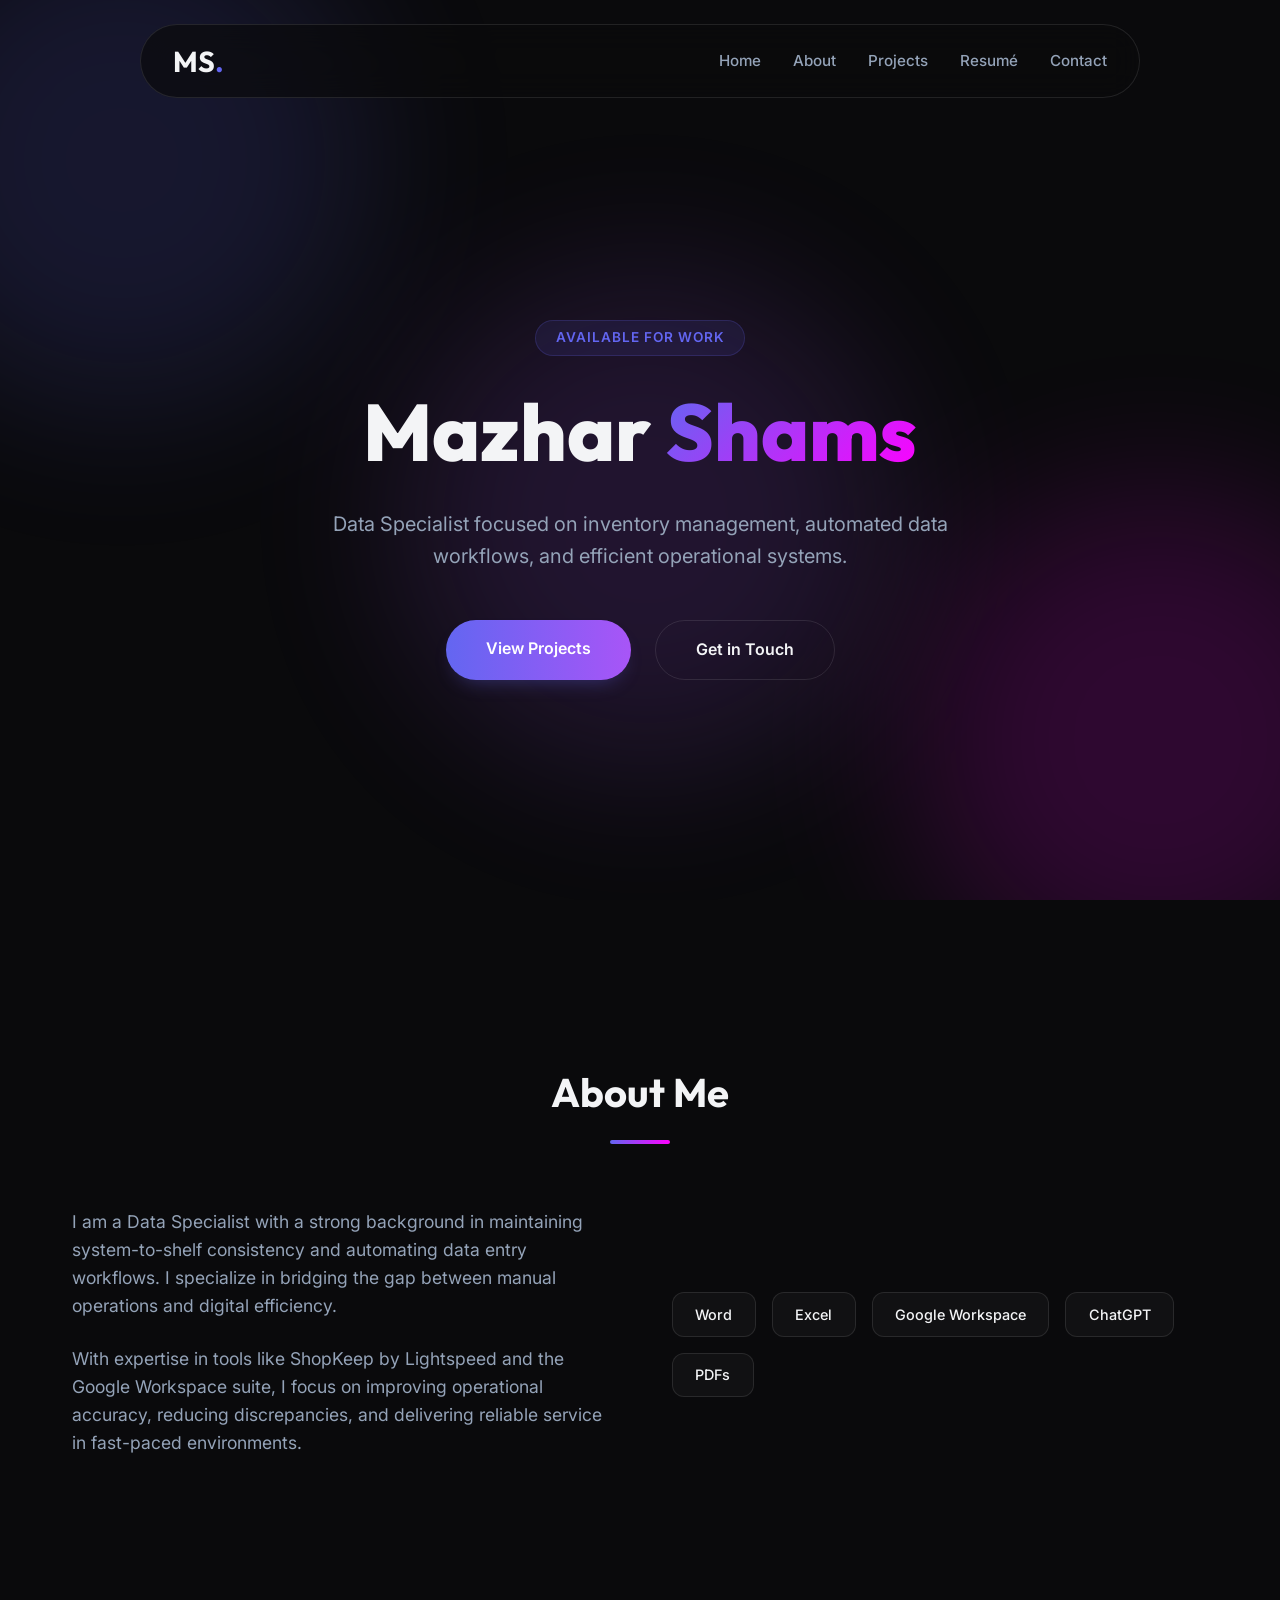
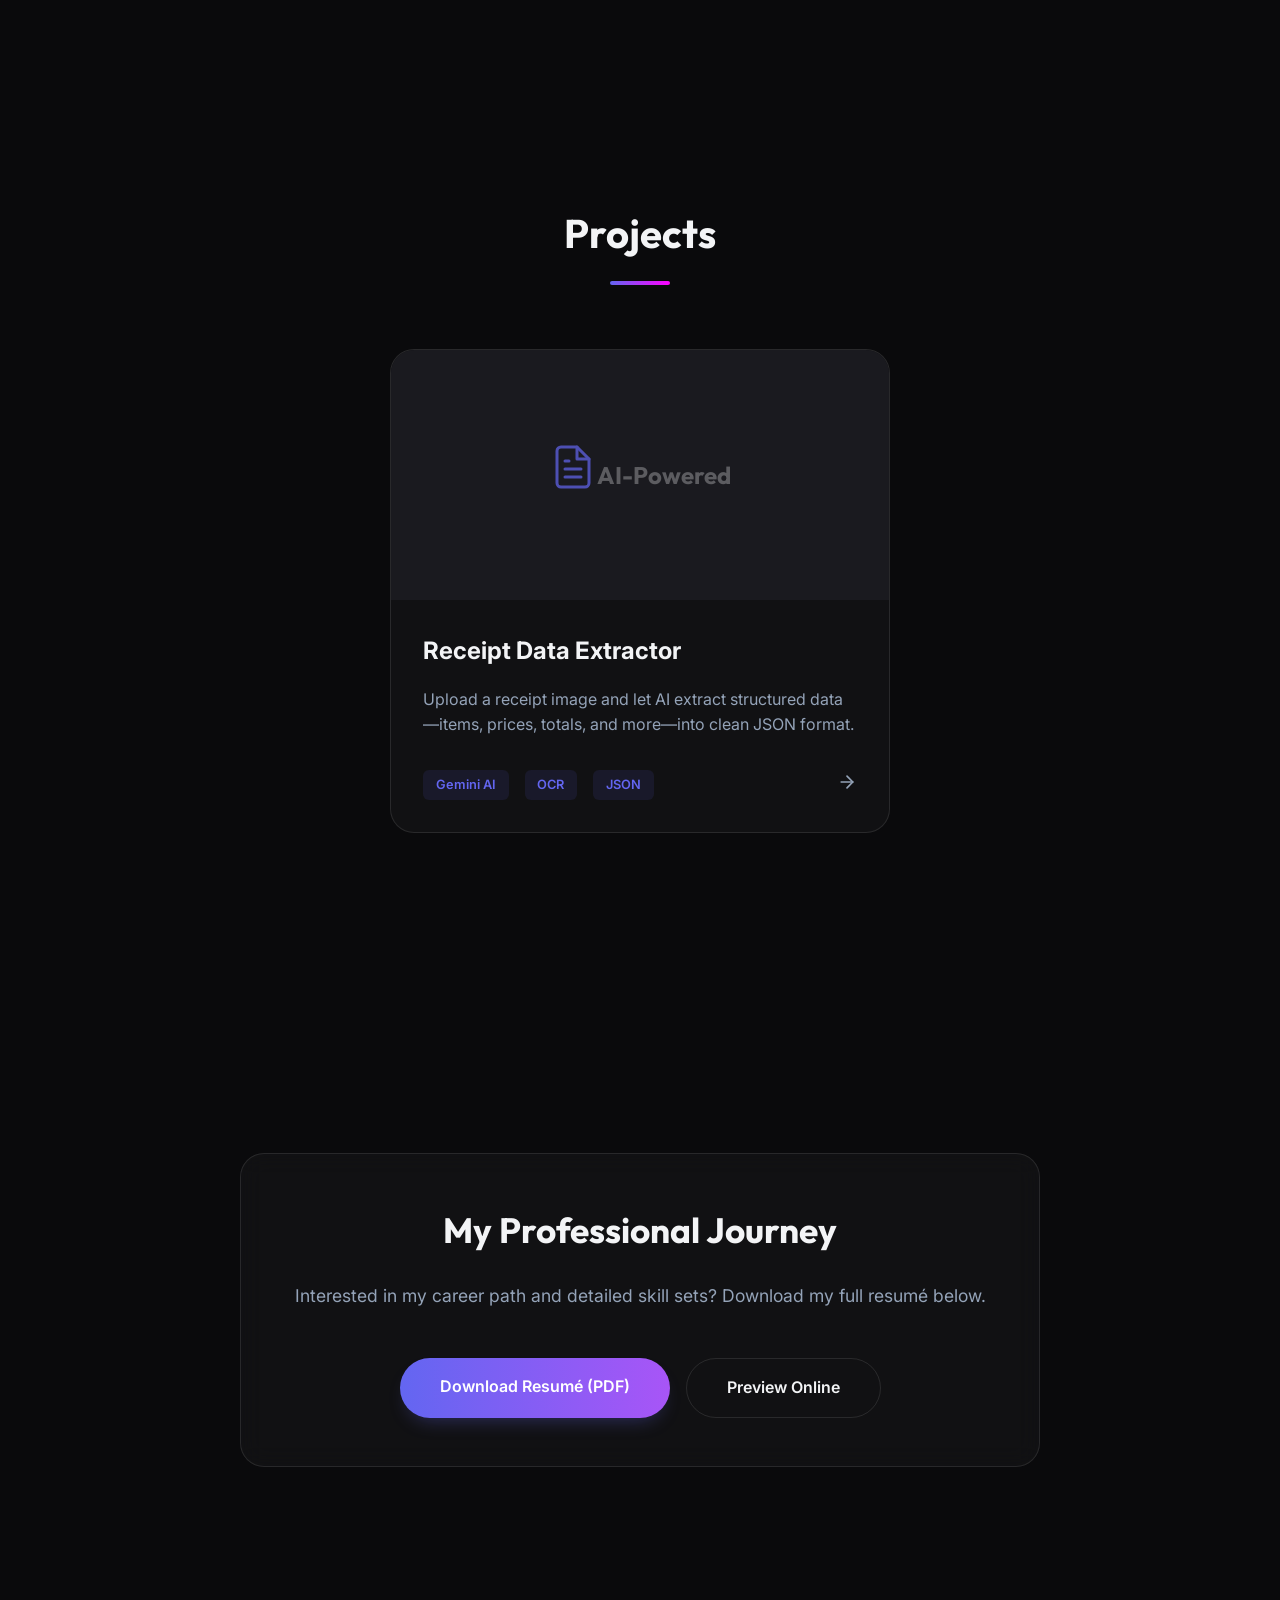
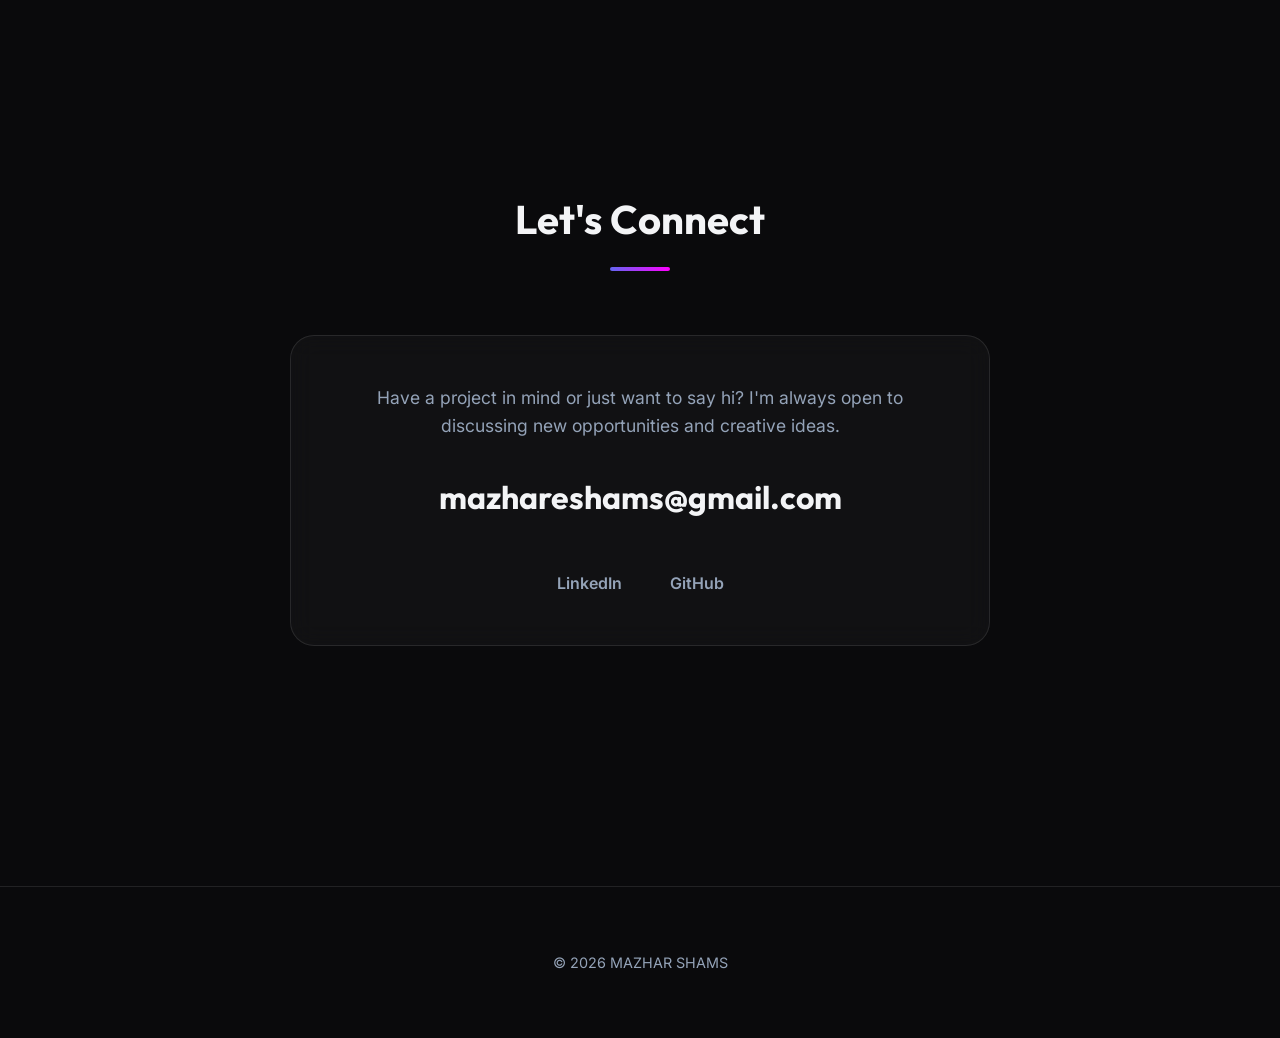
==== commit e49f5bf1: "Revert contact message to original version" ====
--- a/index.html
+++ b/index.html
@@ -133,7 +133,7 @@
                     <div class="underline"></div>
                 </div>
                 <div class="contact-card glass-card">
-                    <p>I’m always open to new connections, creative ideas, or discussing how we can collaborate. Feel free to reach out—I’d love to hear from you!</p>
+                    <p>Have a project in mind or just want to say hi? I'm always open to discussing new opportunities and creative ideas.</p>
                     <a href="mailto:mazhareshams@gmail.com" class="contact-email">mazhareshams@gmail.com</a>
                     <div class="social-links">
                         <a href="https://linkedin.com/in/mazharshams" target="_blank">LinkedIn</a>
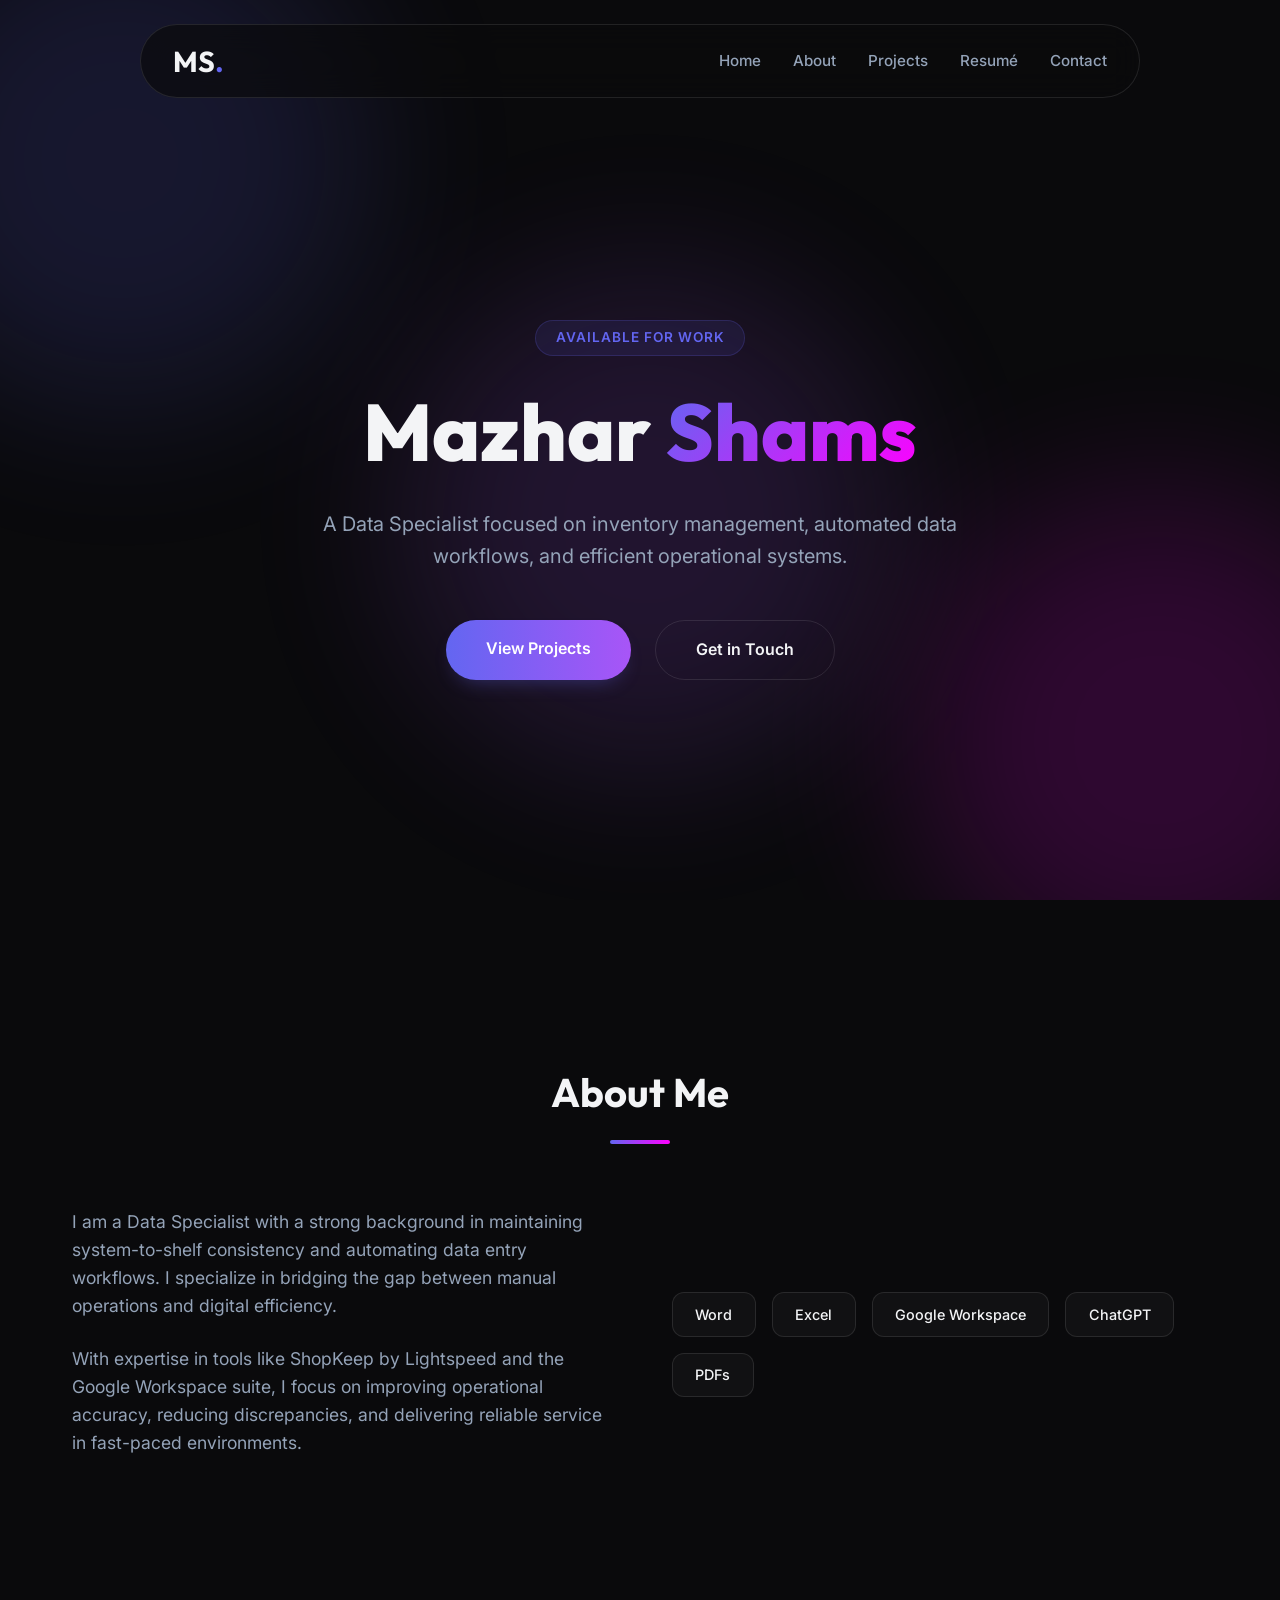
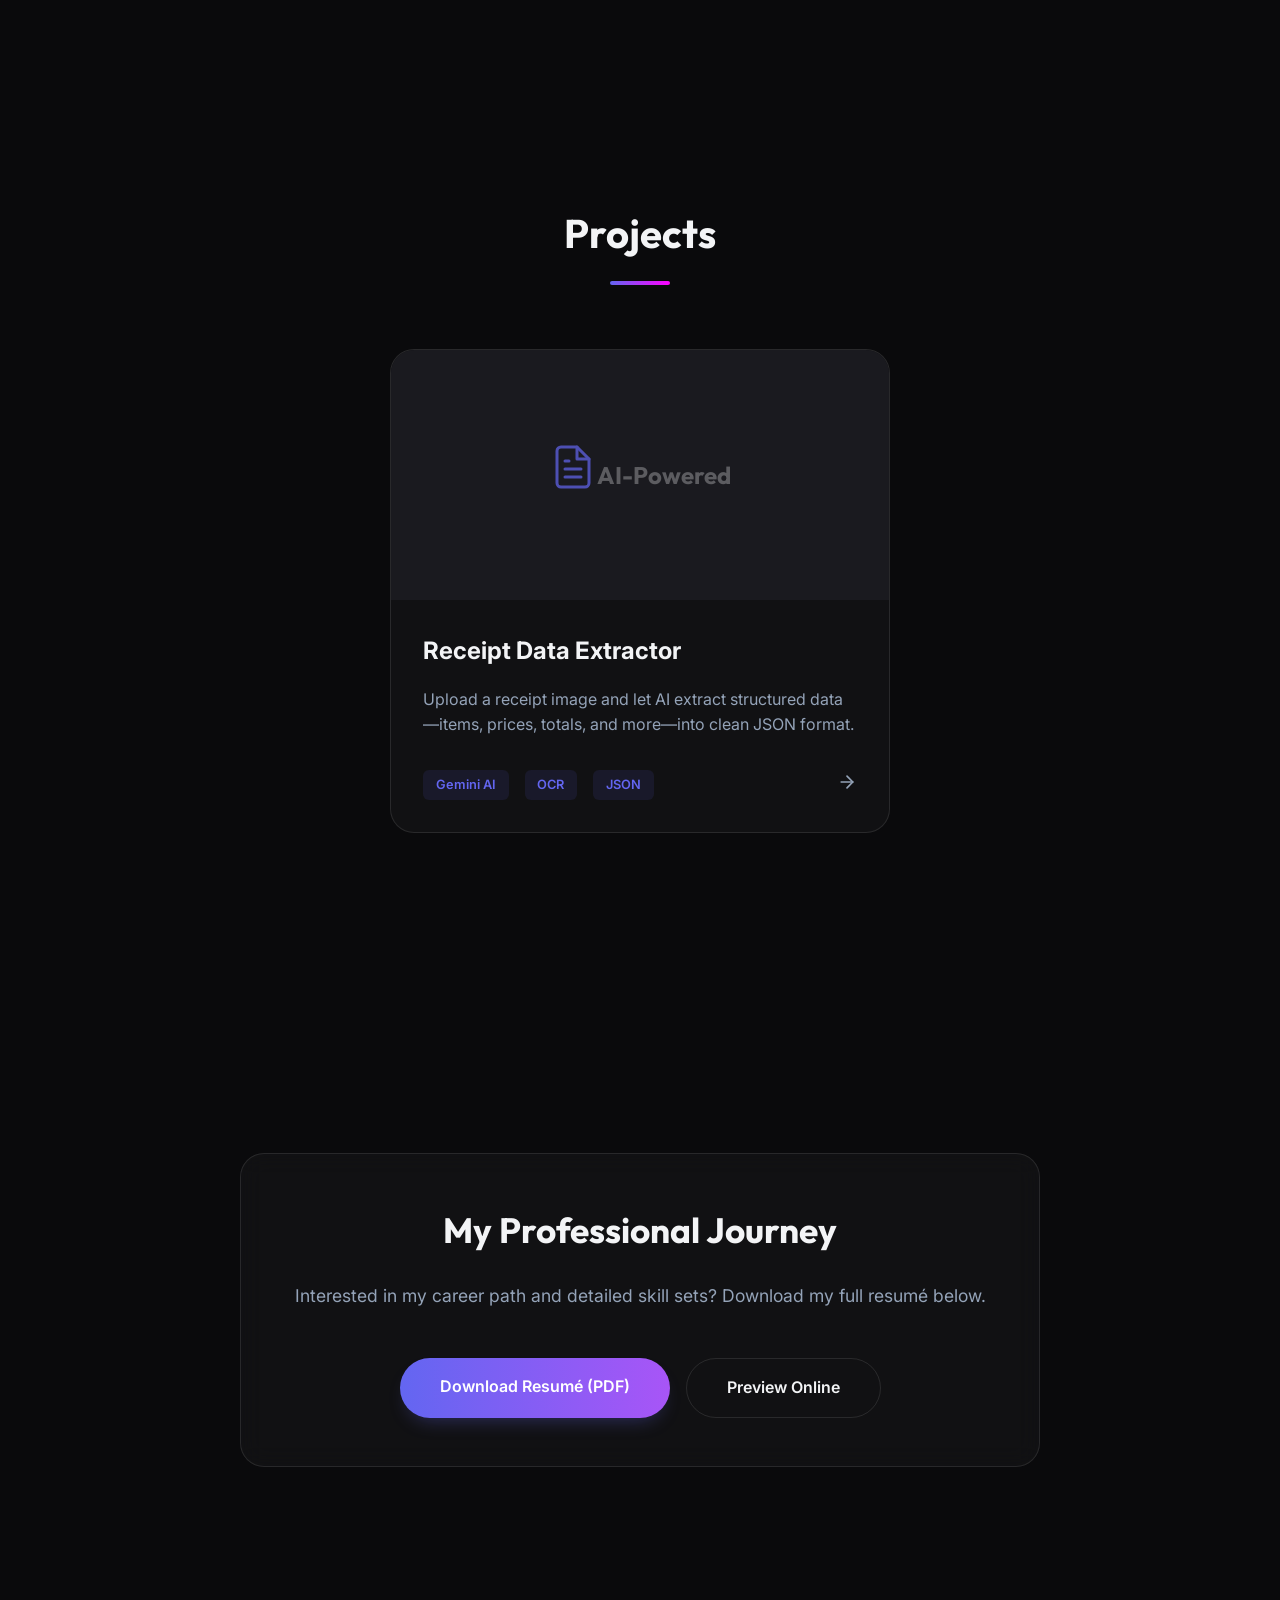
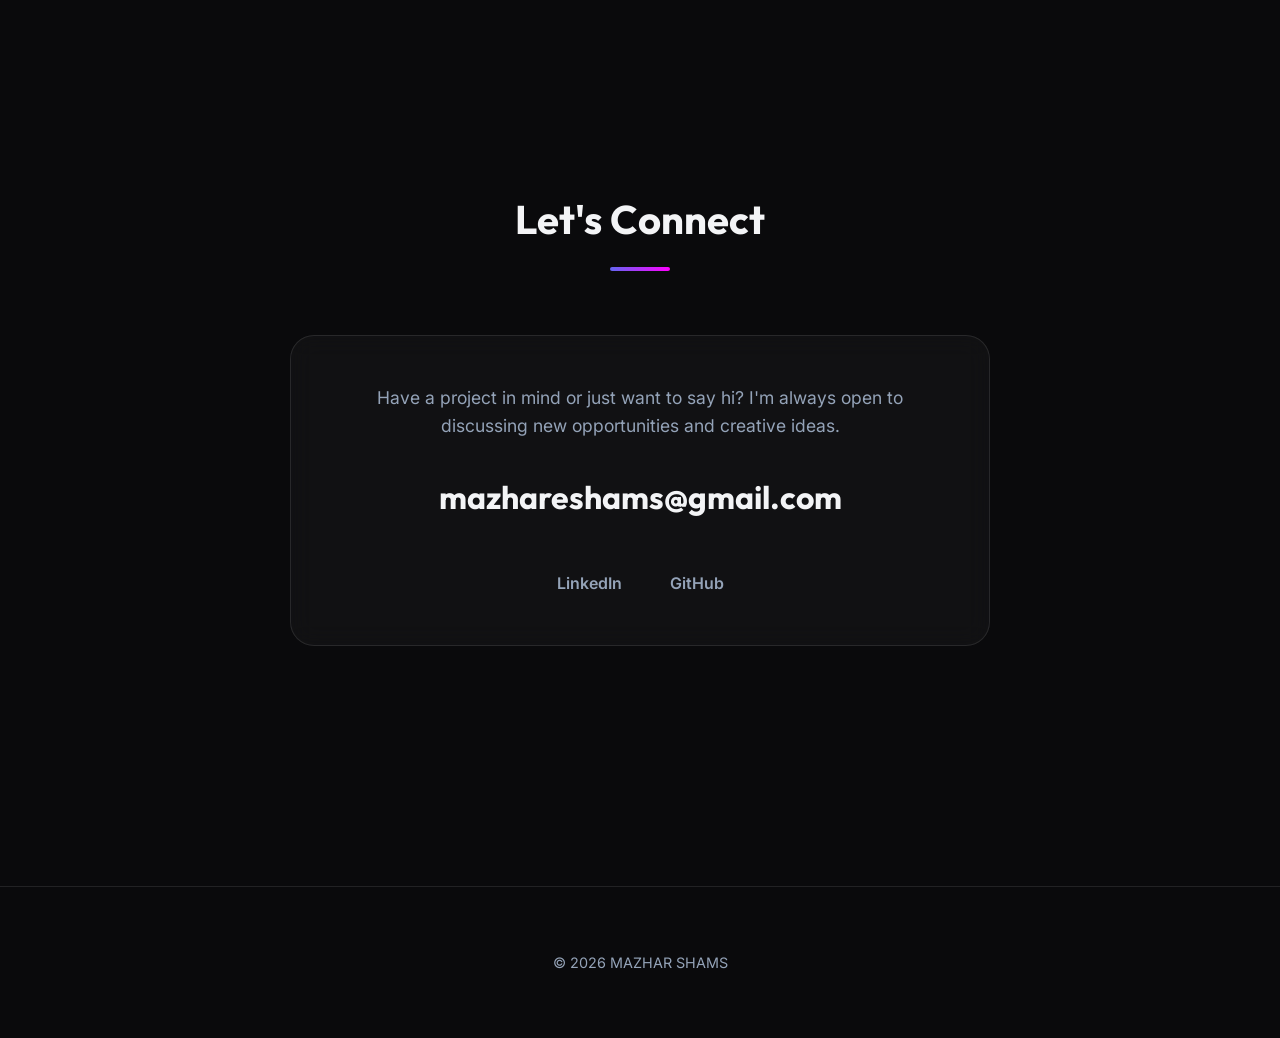
==== commit b2a5975c: "Update hero subtitle with 'A Data Specialist'" ====
--- a/index.html
+++ b/index.html
@@ -8,7 +8,7 @@
     <link rel="preconnect" href="https://fonts.googleapis.com">
     <link rel="preconnect" href="https://fonts.gstatic.com" crossorigin>
     <link href="https://fonts.googleapis.com/css2?family=Outfit:wght@300;400;600;700&family=Inter:wght@300;400;500;600&display=swap" rel="stylesheet">
-    <link rel="icon" type="image/png" href="favicon_curved.png">
+    <link rel="icon" type="image/svg+xml" href="favicon.svg?v=2">
     <link rel="stylesheet" href="style.css">
 </head>
 <body class="dark-mode">
@@ -37,7 +37,7 @@
             <div class="hero-content">
                 <span class="badge">Available for Work</span>
                 <h1>Mazhar <span class="gradient-text">Shams</span></h1>
-                <p class="hero-subtitle">Data Specialist focused on inventory management, automated data workflows, and efficient operational systems.</p>
+                <p class="hero-subtitle">A Data Specialist focused on inventory management, automated data workflows, and efficient operational systems.</p>
                 <div class="hero-btns">
                     <a href="#projects" class="btn btn-primary">View Projects</a>
                     <a href="#contact" class="btn btn-secondary">Get in Touch</a>
